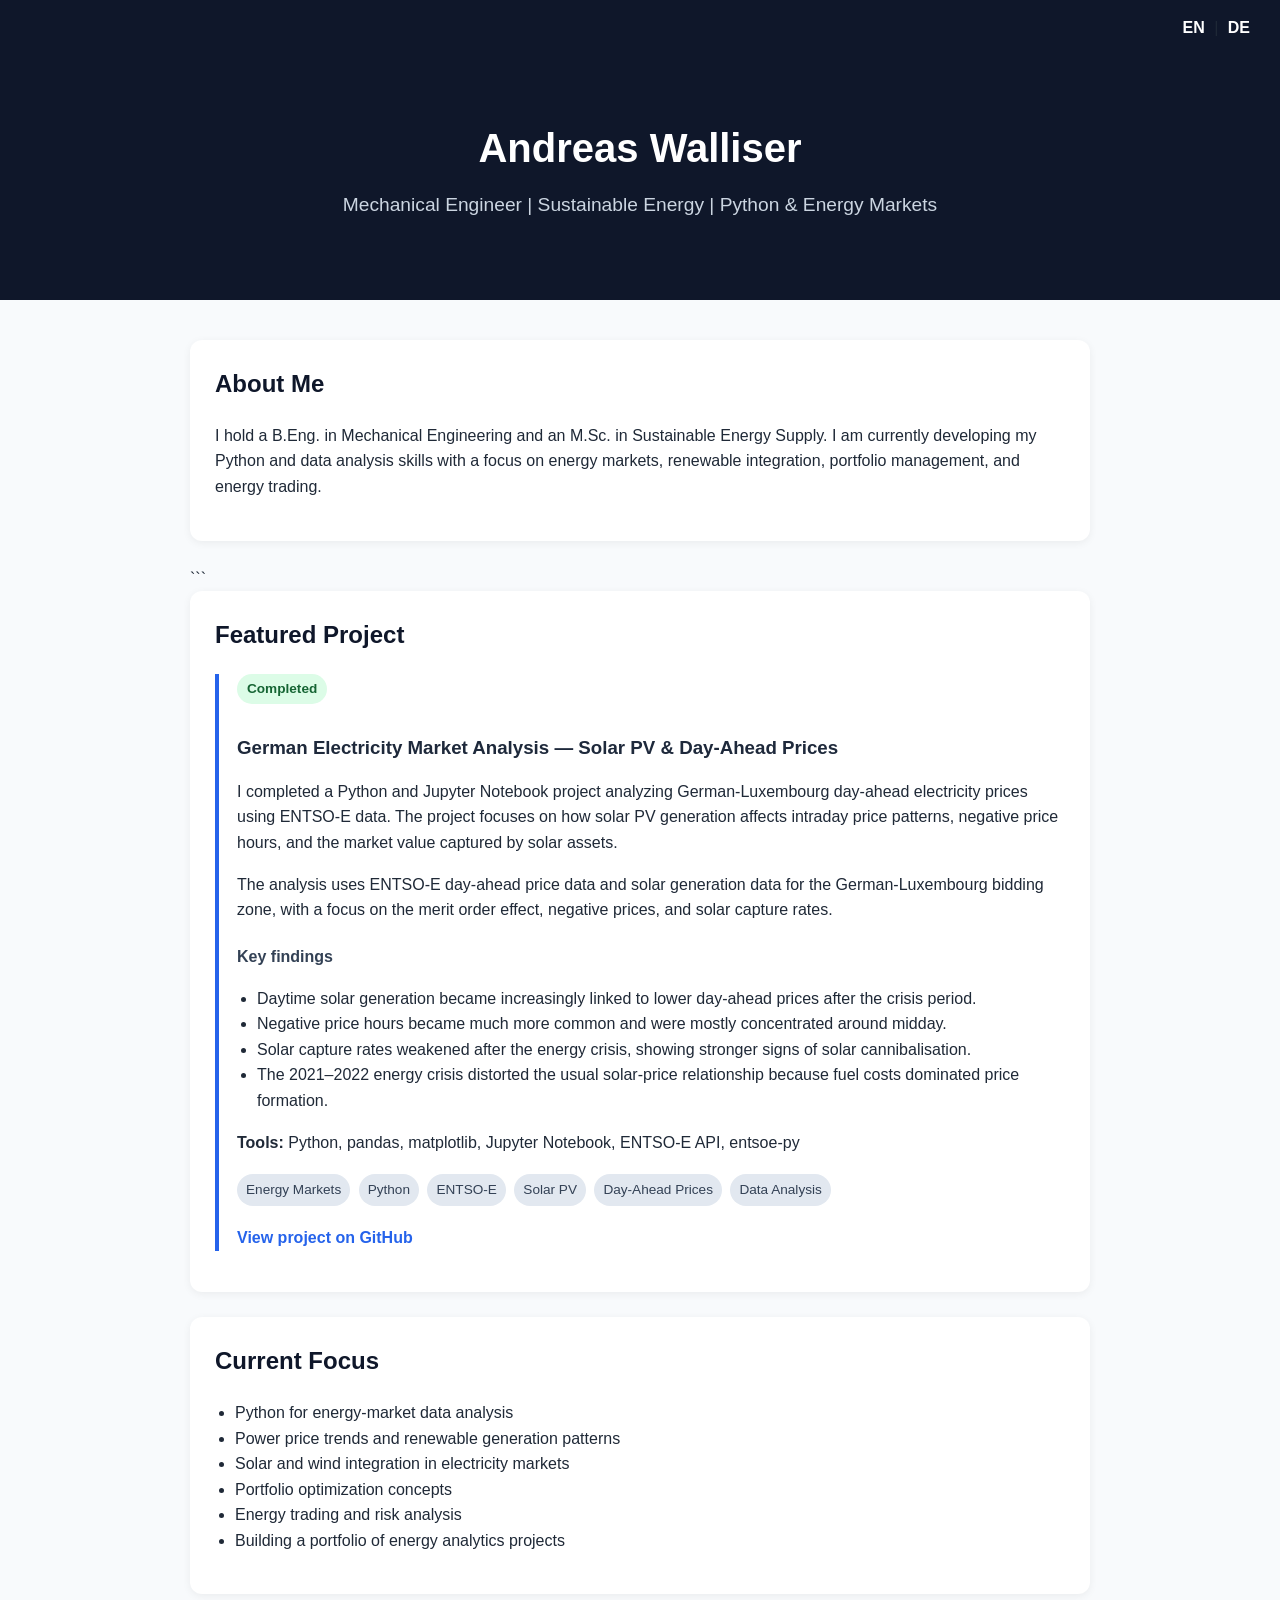
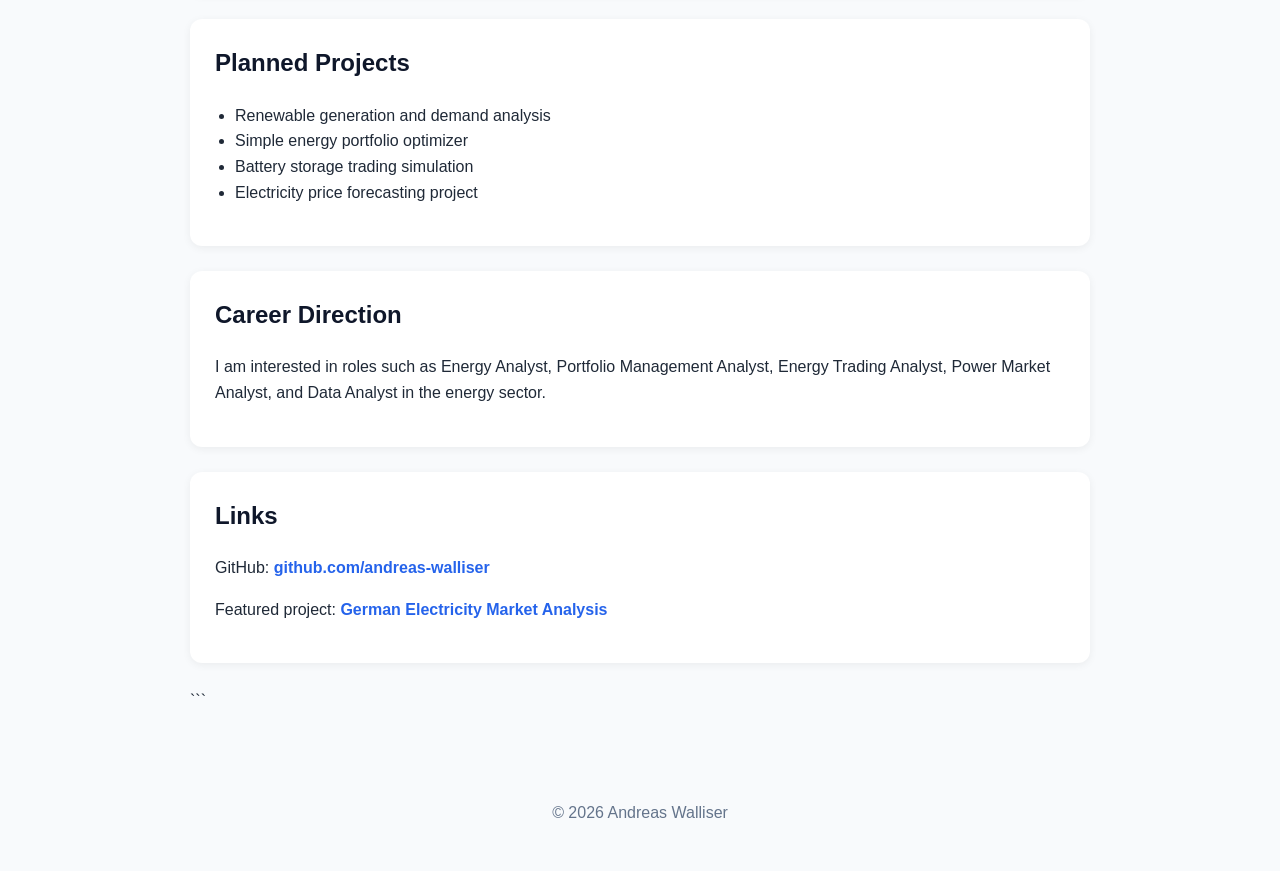
==== index.html @ bba4943e "Enhance index.html with featured project section Added a new section for featured projects and updat" ====
<!DOCTYPE html>

<html lang="en">
<head>
  <meta charset="UTF-8" />
  <meta name="viewport" content="width=device-width, initial-scale=1.0" />
  <title>Andreas Walliser | Energy Analytics</title>

  <style>
    body {
      margin: 0;
      font-family: Arial, sans-serif;
      line-height: 1.6;
      color: #1f2937;
      background: #f8fafc;
    }

    header {
      background: #0f172a;
      color: white;
      padding: 60px 20px;
      text-align: center;
    }

    header h1 {
      margin: 0;
      font-size: 2.5rem;
    }

    header p {
      font-size: 1.2rem;
      margin-top: 10px;
      color: #cbd5e1;
    }

    main {
      max-width: 900px;
      margin: 40px auto;
      padding: 0 20px;
    }

    section {
      background: white;
      margin-bottom: 25px;
      padding: 25px;
      border-radius: 12px;
      box-shadow: 0 2px 8px rgba(0, 0, 0, 0.06);
    }

    h2 {
      color: #0f172a;
      margin-top: 0;
    }

    h3 {
      color: #1e293b;
      margin-bottom: 8px;
    }

    h4 {
      margin-bottom: 8px;
      color: #334155;
    }

    ul {
      padding-left: 20px;
    }

    a {
      color: #2563eb;
      text-decoration: none;
      font-weight: bold;
    }

    a:hover {
      text-decoration: underline;
    }

    footer {
      text-align: center;
      padding: 30px 20px;
      color: #64748b;
    }

    .language-switch {
      text-align: right;
      padding: 15px 25px;
      background: #0f172a;
    }

    .language-switch a {
      color: white;
      text-decoration: none;
      font-weight: bold;
      margin: 0 5px;
    }

    .project-card {
      border-left: 4px solid #2563eb;
      padding-left: 18px;
      margin-top: 15px;
    }

    .status {
      display: inline-block;
      background: #dcfce7;
      color: #166534;
      font-weight: bold;
      padding: 4px 10px;
      border-radius: 999px;
      font-size: 0.85rem;
      margin-bottom: 10px;
    }

    .tags {
      margin-top: 12px;
    }

    .tag {
      display: inline-block;
      background: #e2e8f0;
      color: #334155;
      padding: 5px 9px;
      border-radius: 999px;
      font-size: 0.85rem;
      margin: 3px 4px 3px 0;
    }
  </style>

</head>

<body>
  <nav class="language-switch">
    <a href="index.html">EN</a> |
    <a href="de.html">DE</a>
  </nav>

  <header>
    <h1>Andreas Walliser</h1>
    <p>Mechanical Engineer | Sustainable Energy | Python & Energy Markets</p>
  </header>

  <main>
    <section>
      <h2>About Me</h2>
      <p>
        I hold a B.Eng. in Mechanical Engineering and an M.Sc. in Sustainable Energy Supply.
        I am currently developing my Python and data analysis skills with a focus on energy markets,
        renewable integration, portfolio management, and energy trading.
      </p>
    </section>

```
<section>
  <h2>Featured Project</h2>

  <div class="project-card">
    <span class="status">Completed</span>

    <h3>German Electricity Market Analysis — Solar PV & Day-Ahead Prices</h3>

    <p>
      I completed a Python and Jupyter Notebook project analyzing German-Luxembourg day-ahead
      electricity prices using ENTSO-E data. The project focuses on how solar PV generation affects
      intraday price patterns, negative price hours, and the market value captured by solar assets.
    </p>

    <p>
      The analysis uses ENTSO-E day-ahead price data and solar generation data for the German-Luxembourg
      bidding zone, with a focus on the merit order effect, negative prices, and solar capture rates.
    </p>

    <h4>Key findings</h4>
    <ul>
      <li>Daytime solar generation became increasingly linked to lower day-ahead prices after the crisis period.</li>
      <li>Negative price hours became much more common and were mostly concentrated around midday.</li>
      <li>Solar capture rates weakened after the energy crisis, showing stronger signs of solar cannibalisation.</li>
      <li>The 2021–2022 energy crisis distorted the usual solar-price relationship because fuel costs dominated price formation.</li>
    </ul>

    <p>
      <strong>Tools:</strong> Python, pandas, matplotlib, Jupyter Notebook, ENTSO-E API, entsoe-py
    </p>

    <div class="tags">
      <span class="tag">Energy Markets</span>
      <span class="tag">Python</span>
      <span class="tag">ENTSO-E</span>
      <span class="tag">Solar PV</span>
      <span class="tag">Day-Ahead Prices</span>
      <span class="tag">Data Analysis</span>
    </div>

    <p>
      <a href="https://github.com/andreas-walliser/energy-market-price-analysis" target="_blank" rel="noopener noreferrer">
        View project on GitHub
      </a>
    </p>
  </div>
</section>

<section>
  <h2>Current Focus</h2>
  <ul>
    <li>Python for energy-market data analysis</li>
    <li>Power price trends and renewable generation patterns</li>
    <li>Solar and wind integration in electricity markets</li>
    <li>Portfolio optimization concepts</li>
    <li>Energy trading and risk analysis</li>
    <li>Building a portfolio of energy analytics projects</li>
  </ul>
</section>

<section>
  <h2>Planned Projects</h2>
  <ul>
    <li>Renewable generation and demand analysis</li>
    <li>Simple energy portfolio optimizer</li>
    <li>Battery storage trading simulation</li>
    <li>Electricity price forecasting project</li>
  </ul>
</section>

<section>
  <h2>Career Direction</h2>
  <p>
    I am interested in roles such as Energy Analyst, Portfolio Management Analyst,
    Energy Trading Analyst, Power Market Analyst, and Data Analyst in the energy sector.
  </p>
</section>

<section>
  <h2>Links</h2>
  <p>
    GitHub:
    <a href="https://github.com/andreas-walliser" target="_blank" rel="noopener noreferrer">
      github.com/andreas-walliser
    </a>
  </p>
  <p>
    Featured project:
    <a href="https://github.com/andreas-walliser/energy-market-price-analysis" target="_blank" rel="noopener noreferrer">
      German Electricity Market Analysis
    </a>
  </p>
</section>
```

  </main>

  <footer>
    <p>© 2026 Andreas Walliser</p>
  </footer>
</body>
</html>
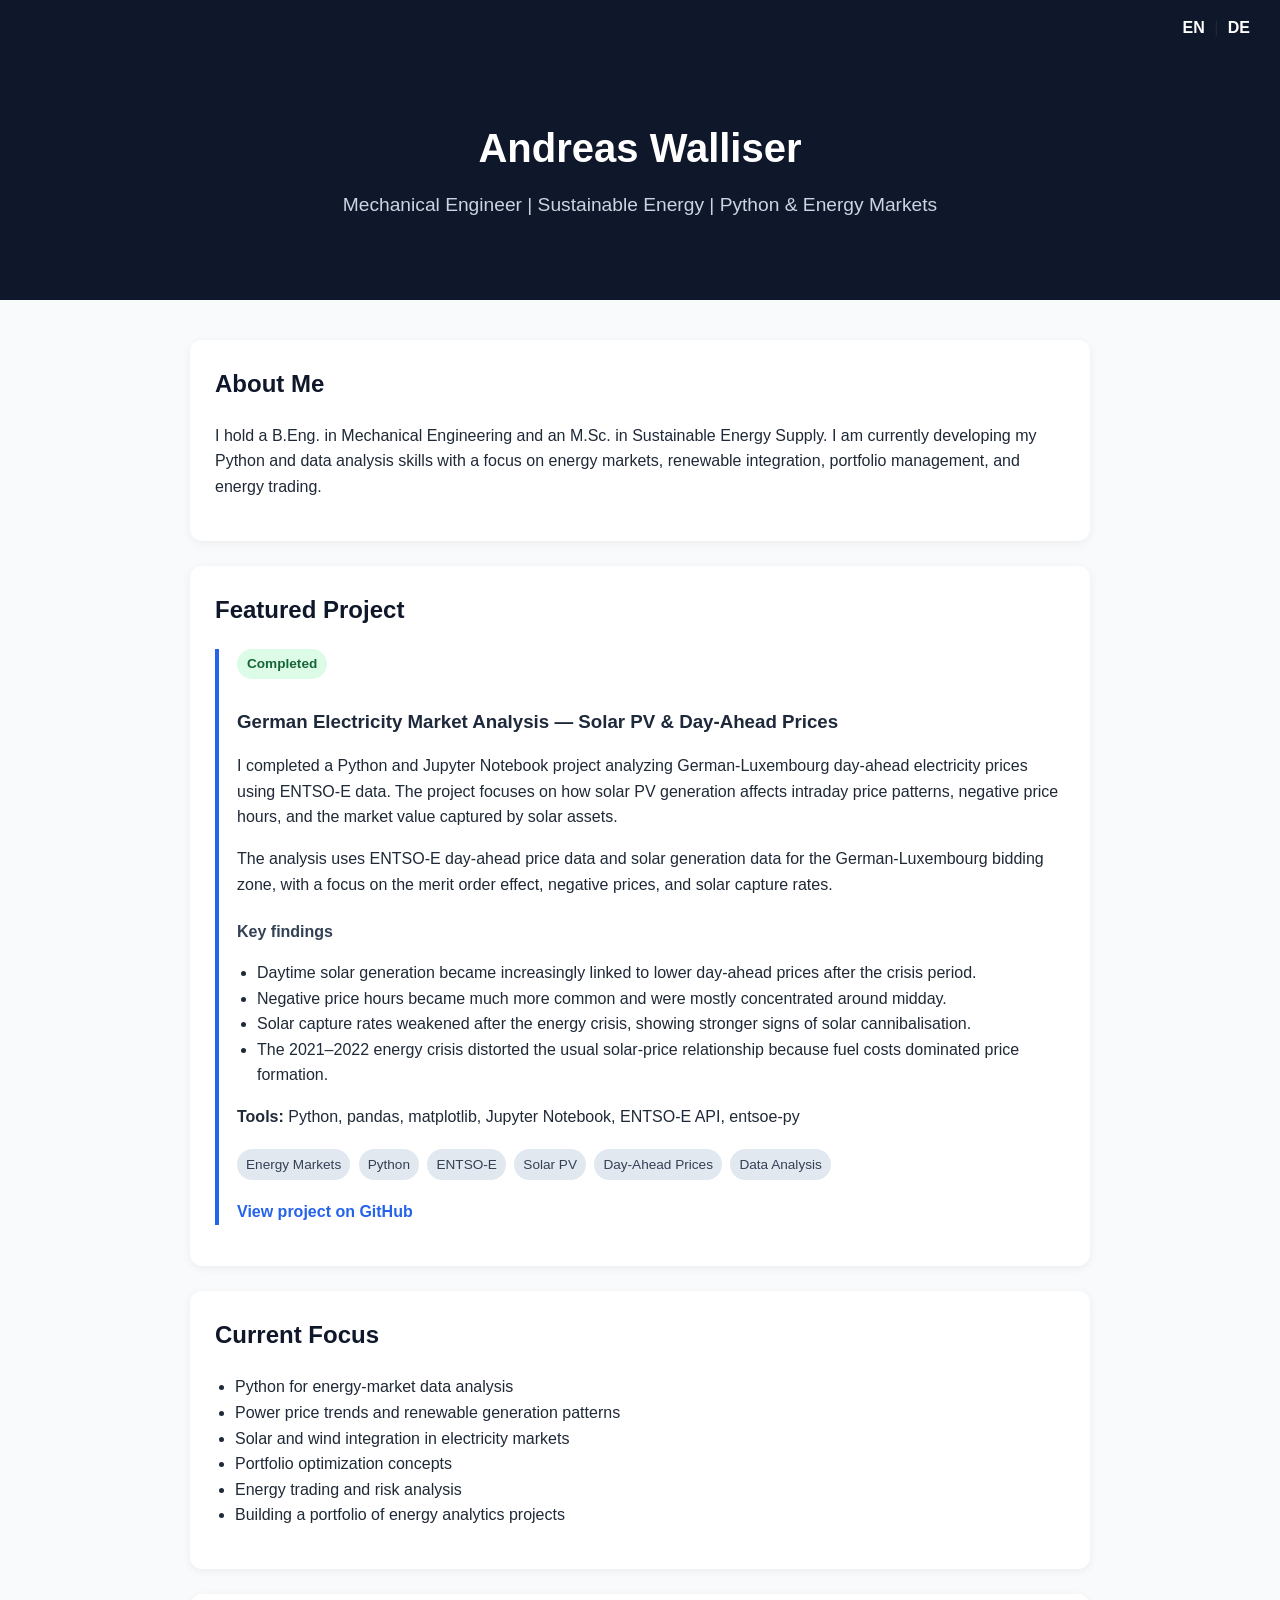
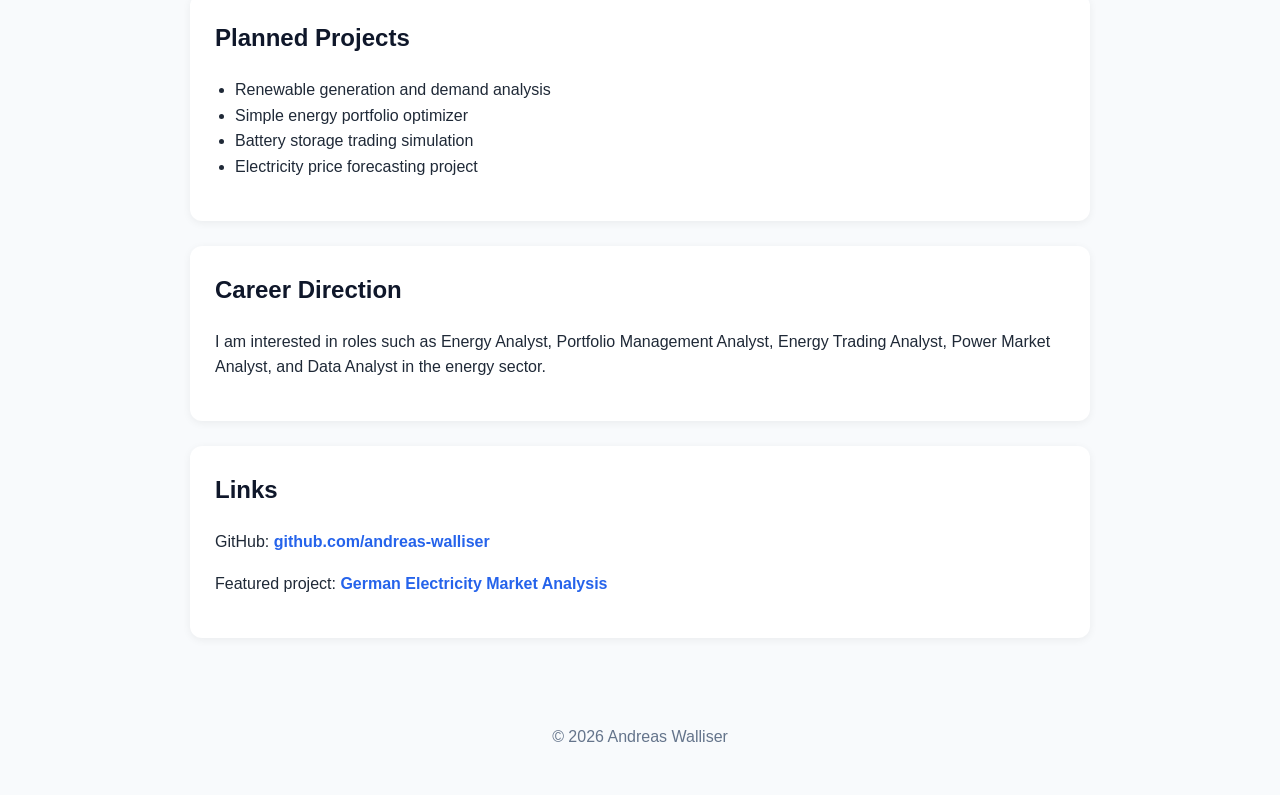
==== commit d1ef3080: "Remove unused section from index.html" ====
--- a/index.html
+++ b/index.html
@@ -150,7 +150,6 @@
       </p>
     </section>
 
-```
 <section>
   <h2>Featured Project</h2>
 
@@ -244,7 +243,6 @@
     </a>
   </p>
 </section>
-```
 
   </main>
 
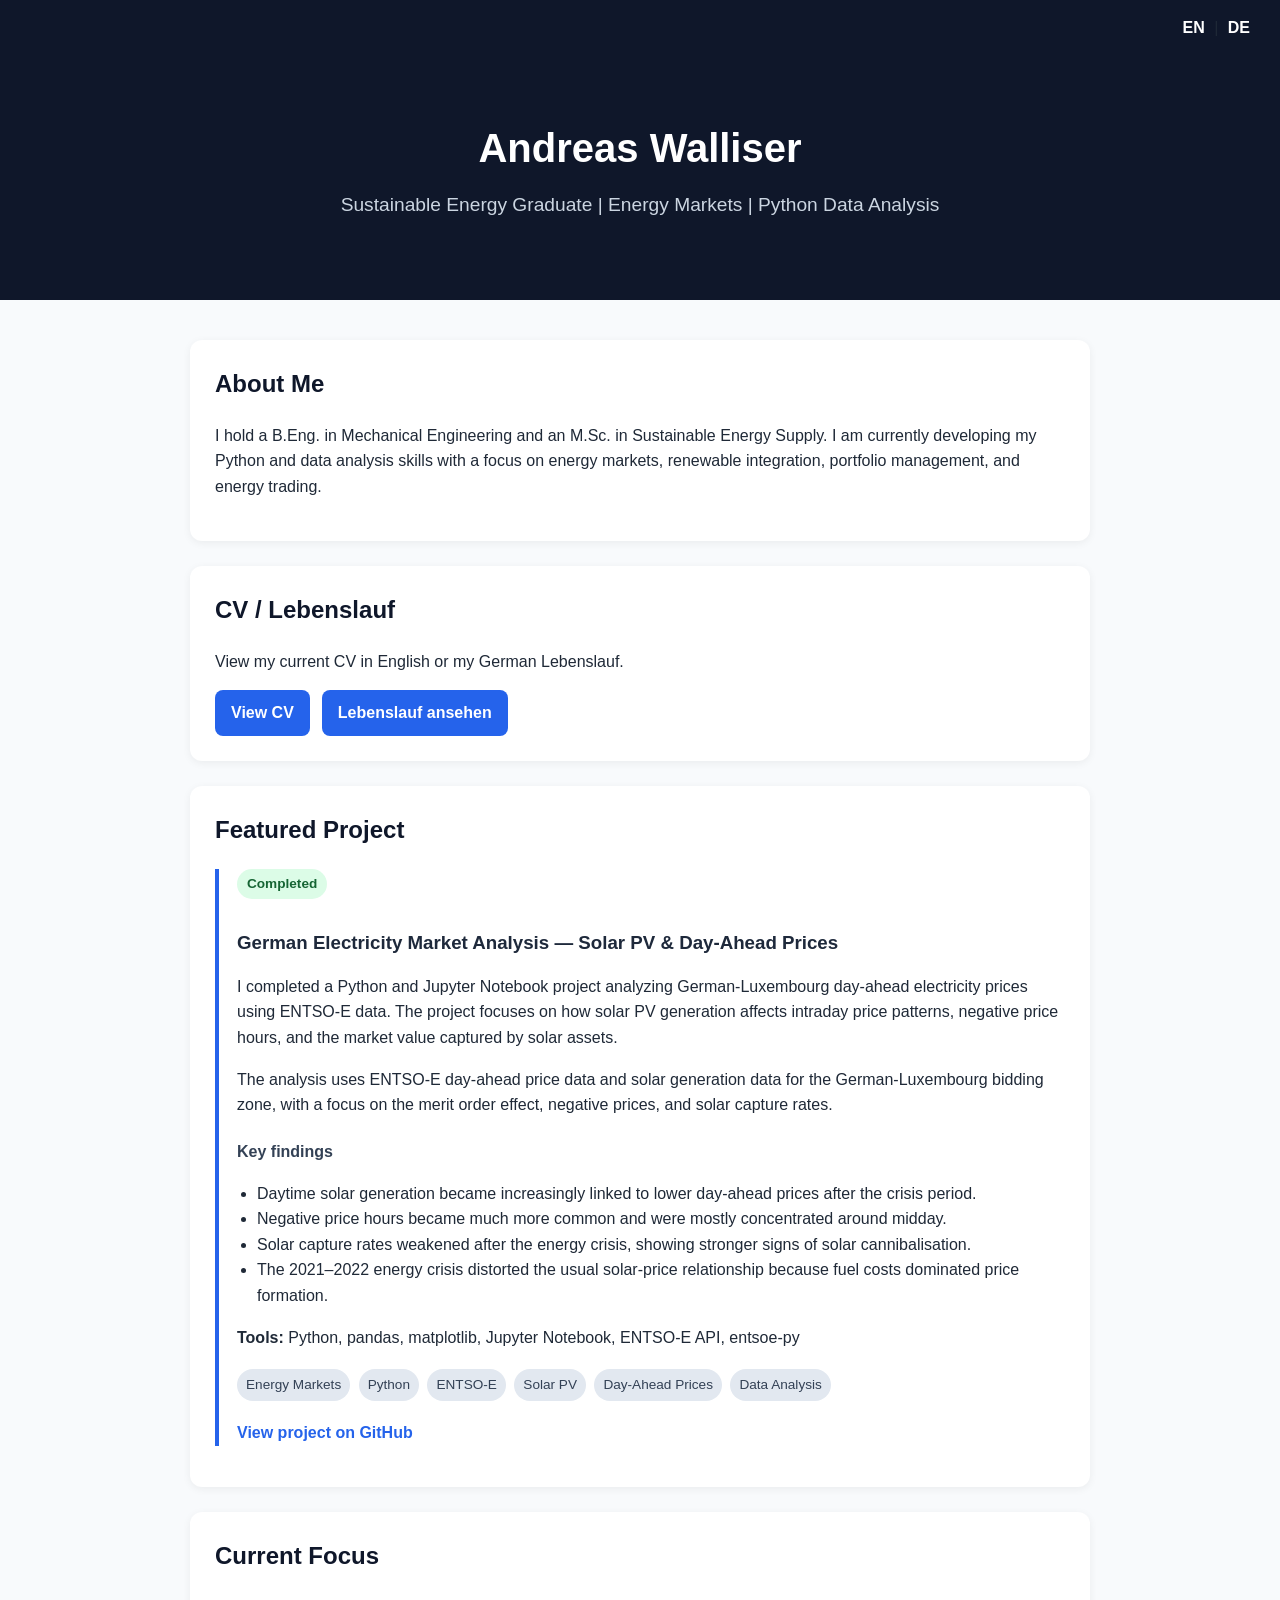
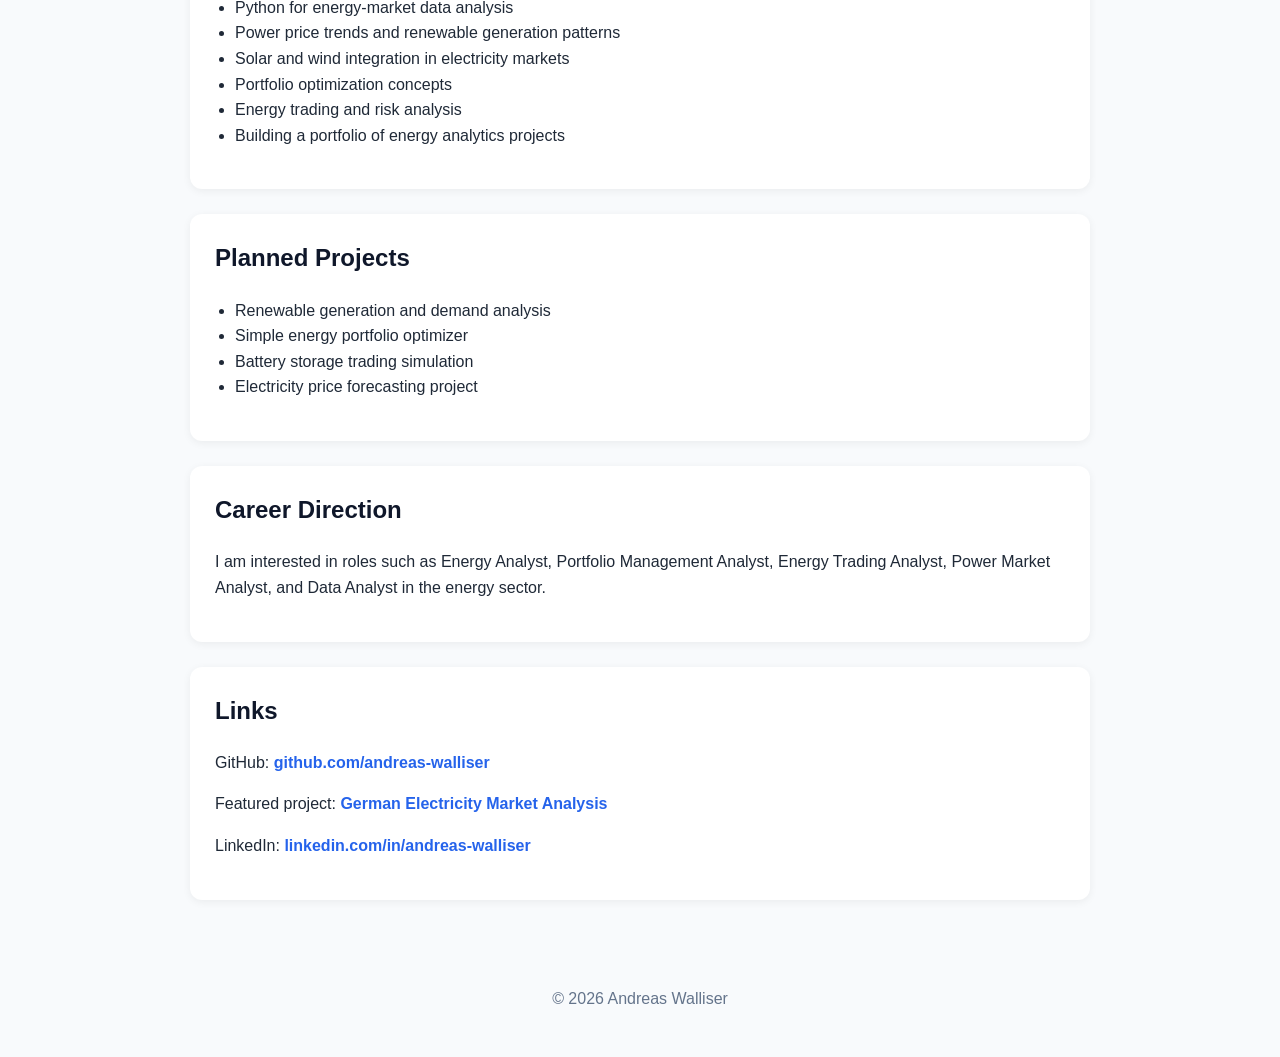
==== commit 8a30c3ef: "added cv and lebenslauf" ====
--- a/index.html
+++ b/index.html
@@ -1,10 +1,11 @@
 <!DOCTYPE html>
-
 <html lang="en">
 <head>
   <meta charset="UTF-8" />
   <meta name="viewport" content="width=device-width, initial-scale=1.0" />
+
   <title>Andreas Walliser | Energy Analytics</title>
+  <meta name="description" content="Portfolio of Andreas Walliser, focused on energy markets, renewable energy, Python data analysis, and sustainable energy." />
 
   <style>
     body {
@@ -125,8 +126,29 @@
       font-size: 0.85rem;
       margin: 3px 4px 3px 0;
     }
+
+    .button-row {
+      display: flex;
+      flex-wrap: wrap;
+      gap: 12px;
+      margin-top: 15px;
+    }
+
+    .button {
+      display: inline-block;
+      background: #2563eb;
+      color: white;
+      padding: 10px 16px;
+      border-radius: 8px;
+      font-weight: bold;
+      text-decoration: none;
+    }
+
+    .button:hover {
+      background: #1d4ed8;
+      text-decoration: none;
+    }
   </style>
-
 </head>
 
 <body>
@@ -137,7 +159,7 @@
 
   <header>
     <h1>Andreas Walliser</h1>
-    <p>Mechanical Engineer | Sustainable Energy | Python & Energy Markets</p>
+    <p>Sustainable Energy Graduate | Energy Markets | Python Data Analysis</p>
   </header>
 
   <main>
@@ -150,100 +172,122 @@
       </p>
     </section>
 
-<section>
-  <h2>Featured Project</h2>
-
-  <div class="project-card">
-    <span class="status">Completed</span>
-
-    <h3>German Electricity Market Analysis — Solar PV & Day-Ahead Prices</h3>
-
-    <p>
-      I completed a Python and Jupyter Notebook project analyzing German-Luxembourg day-ahead
-      electricity prices using ENTSO-E data. The project focuses on how solar PV generation affects
-      intraday price patterns, negative price hours, and the market value captured by solar assets.
-    </p>
-
-    <p>
-      The analysis uses ENTSO-E day-ahead price data and solar generation data for the German-Luxembourg
-      bidding zone, with a focus on the merit order effect, negative prices, and solar capture rates.
-    </p>
-
-    <h4>Key findings</h4>
-    <ul>
-      <li>Daytime solar generation became increasingly linked to lower day-ahead prices after the crisis period.</li>
-      <li>Negative price hours became much more common and were mostly concentrated around midday.</li>
-      <li>Solar capture rates weakened after the energy crisis, showing stronger signs of solar cannibalisation.</li>
-      <li>The 2021–2022 energy crisis distorted the usual solar-price relationship because fuel costs dominated price formation.</li>
-    </ul>
-
-    <p>
-      <strong>Tools:</strong> Python, pandas, matplotlib, Jupyter Notebook, ENTSO-E API, entsoe-py
-    </p>
-
-    <div class="tags">
-      <span class="tag">Energy Markets</span>
-      <span class="tag">Python</span>
-      <span class="tag">ENTSO-E</span>
-      <span class="tag">Solar PV</span>
-      <span class="tag">Day-Ahead Prices</span>
-      <span class="tag">Data Analysis</span>
-    </div>
-
-    <p>
-      <a href="https://github.com/andreas-walliser/energy-market-price-analysis" target="_blank" rel="noopener noreferrer">
-        View project on GitHub
-      </a>
-    </p>
-  </div>
-</section>
-
-<section>
-  <h2>Current Focus</h2>
-  <ul>
-    <li>Python for energy-market data analysis</li>
-    <li>Power price trends and renewable generation patterns</li>
-    <li>Solar and wind integration in electricity markets</li>
-    <li>Portfolio optimization concepts</li>
-    <li>Energy trading and risk analysis</li>
-    <li>Building a portfolio of energy analytics projects</li>
-  </ul>
-</section>
-
-<section>
-  <h2>Planned Projects</h2>
-  <ul>
-    <li>Renewable generation and demand analysis</li>
-    <li>Simple energy portfolio optimizer</li>
-    <li>Battery storage trading simulation</li>
-    <li>Electricity price forecasting project</li>
-  </ul>
-</section>
-
-<section>
-  <h2>Career Direction</h2>
-  <p>
-    I am interested in roles such as Energy Analyst, Portfolio Management Analyst,
-    Energy Trading Analyst, Power Market Analyst, and Data Analyst in the energy sector.
-  </p>
-</section>
-
-<section>
-  <h2>Links</h2>
-  <p>
-    GitHub:
-    <a href="https://github.com/andreas-walliser" target="_blank" rel="noopener noreferrer">
-      github.com/andreas-walliser
-    </a>
-  </p>
-  <p>
-    Featured project:
-    <a href="https://github.com/andreas-walliser/energy-market-price-analysis" target="_blank" rel="noopener noreferrer">
-      German Electricity Market Analysis
-    </a>
-  </p>
-</section>
-
+    <section>
+      <h2>CV / Lebenslauf</h2>
+      <p>
+        View my current CV in English or my German Lebenslauf.
+      </p>
+
+      <div class="button-row">
+        <a class="button" href="Andreas_Walliser_CV.pdf" target="_blank" rel="noopener noreferrer">
+          View CV
+        </a>
+
+        <a class="button" href="Andreas_Walliser_Lebenslauf.pdf" target="_blank" rel="noopener noreferrer">
+          Lebenslauf ansehen
+        </a>
+      </div>
+    </section>
+
+    <section>
+      <h2>Featured Project</h2>
+
+      <div class="project-card">
+        <span class="status">Completed</span>
+
+        <h3>German Electricity Market Analysis — Solar PV & Day-Ahead Prices</h3>
+
+        <p>
+          I completed a Python and Jupyter Notebook project analyzing German-Luxembourg day-ahead
+          electricity prices using ENTSO-E data. The project focuses on how solar PV generation affects
+          intraday price patterns, negative price hours, and the market value captured by solar assets.
+        </p>
+
+        <p>
+          The analysis uses ENTSO-E day-ahead price data and solar generation data for the German-Luxembourg
+          bidding zone, with a focus on the merit order effect, negative prices, and solar capture rates.
+        </p>
+
+        <h4>Key findings</h4>
+        <ul>
+          <li>Daytime solar generation became increasingly linked to lower day-ahead prices after the crisis period.</li>
+          <li>Negative price hours became much more common and were mostly concentrated around midday.</li>
+          <li>Solar capture rates weakened after the energy crisis, showing stronger signs of solar cannibalisation.</li>
+          <li>The 2021–2022 energy crisis distorted the usual solar-price relationship because fuel costs dominated price formation.</li>
+        </ul>
+
+        <p>
+          <strong>Tools:</strong> Python, pandas, matplotlib, Jupyter Notebook, ENTSO-E API, entsoe-py
+        </p>
+
+        <div class="tags">
+          <span class="tag">Energy Markets</span>
+          <span class="tag">Python</span>
+          <span class="tag">ENTSO-E</span>
+          <span class="tag">Solar PV</span>
+          <span class="tag">Day-Ahead Prices</span>
+          <span class="tag">Data Analysis</span>
+        </div>
+
+        <p>
+          <a href="https://github.com/andreas-walliser/energy-market-price-analysis" target="_blank" rel="noopener noreferrer">
+            View project on GitHub
+          </a>
+        </p>
+      </div>
+    </section>
+
+    <section>
+      <h2>Current Focus</h2>
+      <ul>
+        <li>Python for energy-market data analysis</li>
+        <li>Power price trends and renewable generation patterns</li>
+        <li>Solar and wind integration in electricity markets</li>
+        <li>Portfolio optimization concepts</li>
+        <li>Energy trading and risk analysis</li>
+        <li>Building a portfolio of energy analytics projects</li>
+      </ul>
+    </section>
+
+    <section>
+      <h2>Planned Projects</h2>
+      <ul>
+        <li>Renewable generation and demand analysis</li>
+        <li>Simple energy portfolio optimizer</li>
+        <li>Battery storage trading simulation</li>
+        <li>Electricity price forecasting project</li>
+      </ul>
+    </section>
+
+    <section>
+      <h2>Career Direction</h2>
+      <p>
+        I am interested in roles such as Energy Analyst, Portfolio Management Analyst,
+        Energy Trading Analyst, Power Market Analyst, and Data Analyst in the energy sector.
+      </p>
+    </section>
+
+    <section>
+      <h2>Links</h2>
+      <p>
+        GitHub:
+        <a href="https://github.com/andreas-walliser" target="_blank" rel="noopener noreferrer">
+          github.com/andreas-walliser
+        </a>
+      </p>
+      <p>
+        Featured project:
+        <a href="https://github.com/andreas-walliser/energy-market-price-analysis" target="_blank" rel="noopener noreferrer">
+          German Electricity Market Analysis
+        </a>
+      </p>
+      <p>
+        LinkedIn:
+        <a href="https://www.linkedin.com/in/andreas-walliser/" target="_blank" rel="noopener noreferrer">
+          linkedin.com/in/andreas-walliser
+        </a>
+      </p>
+    </section>
   </main>
 
   <footer>
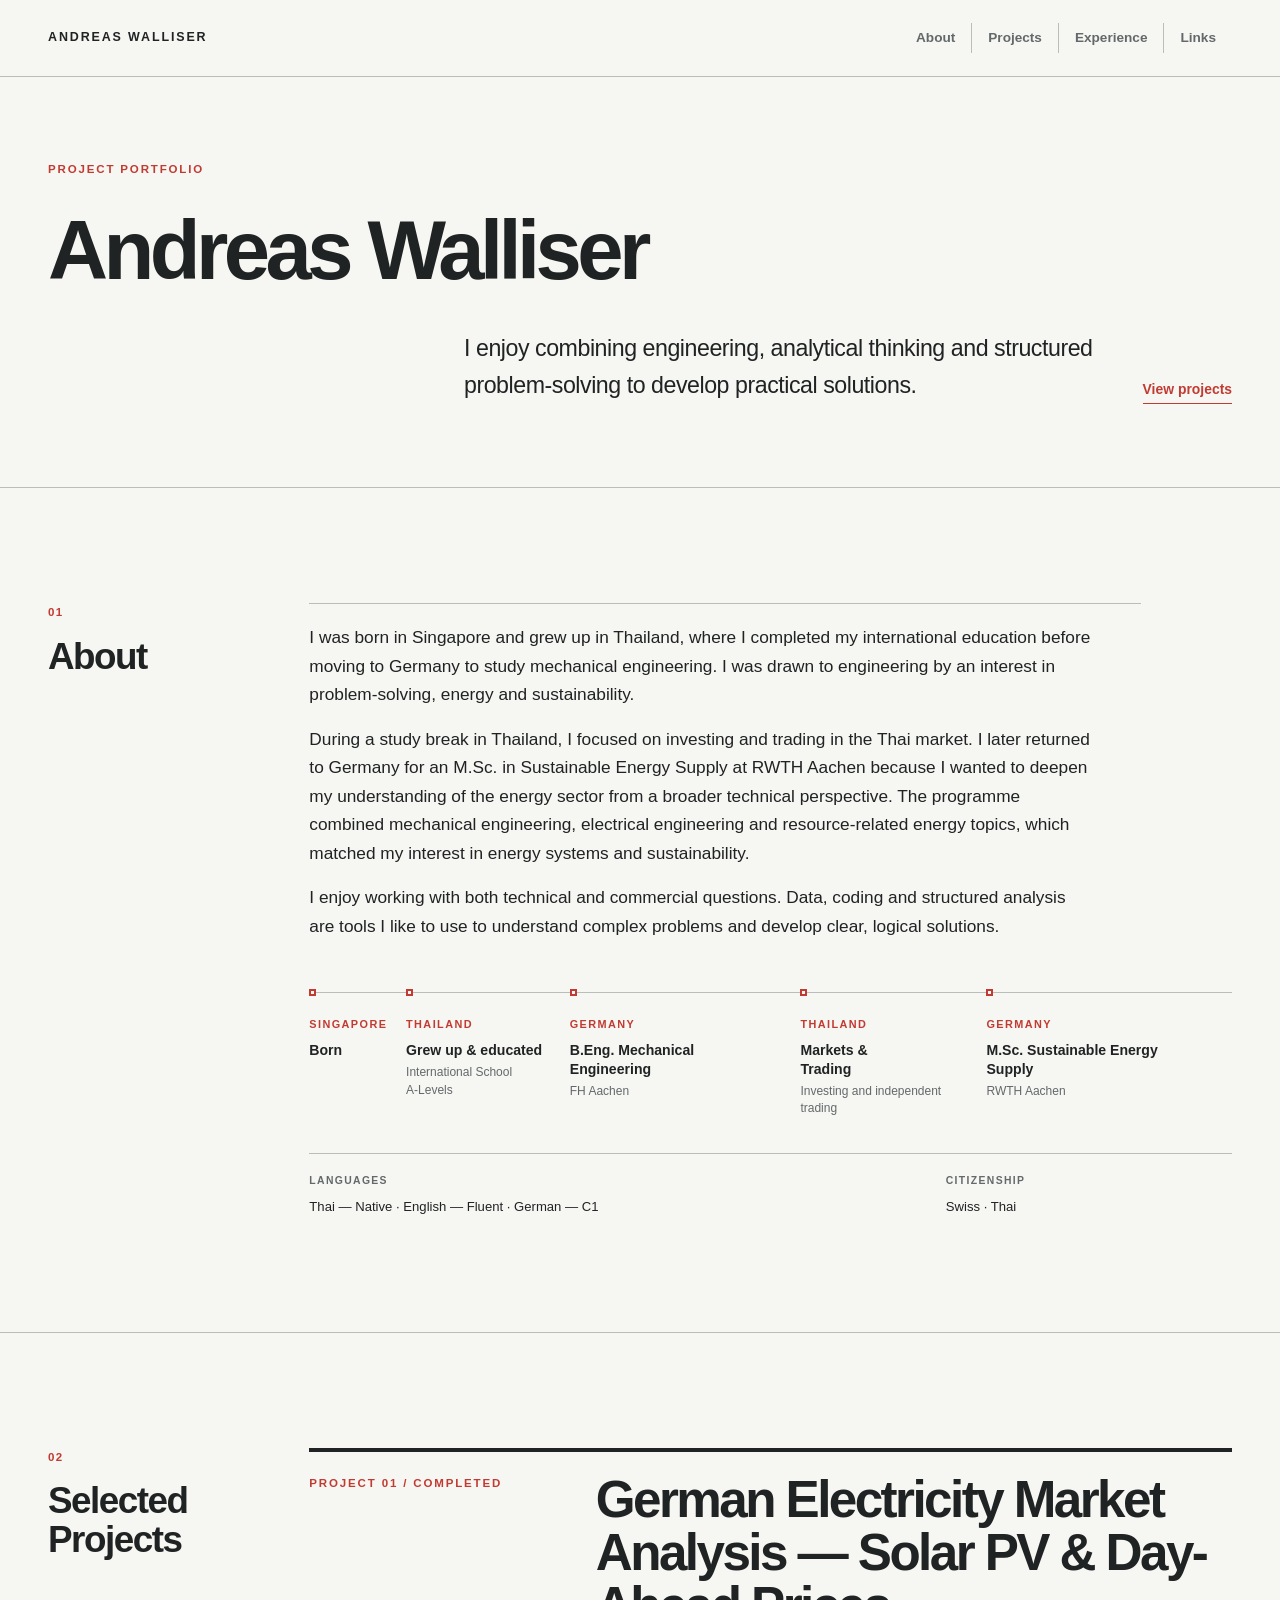
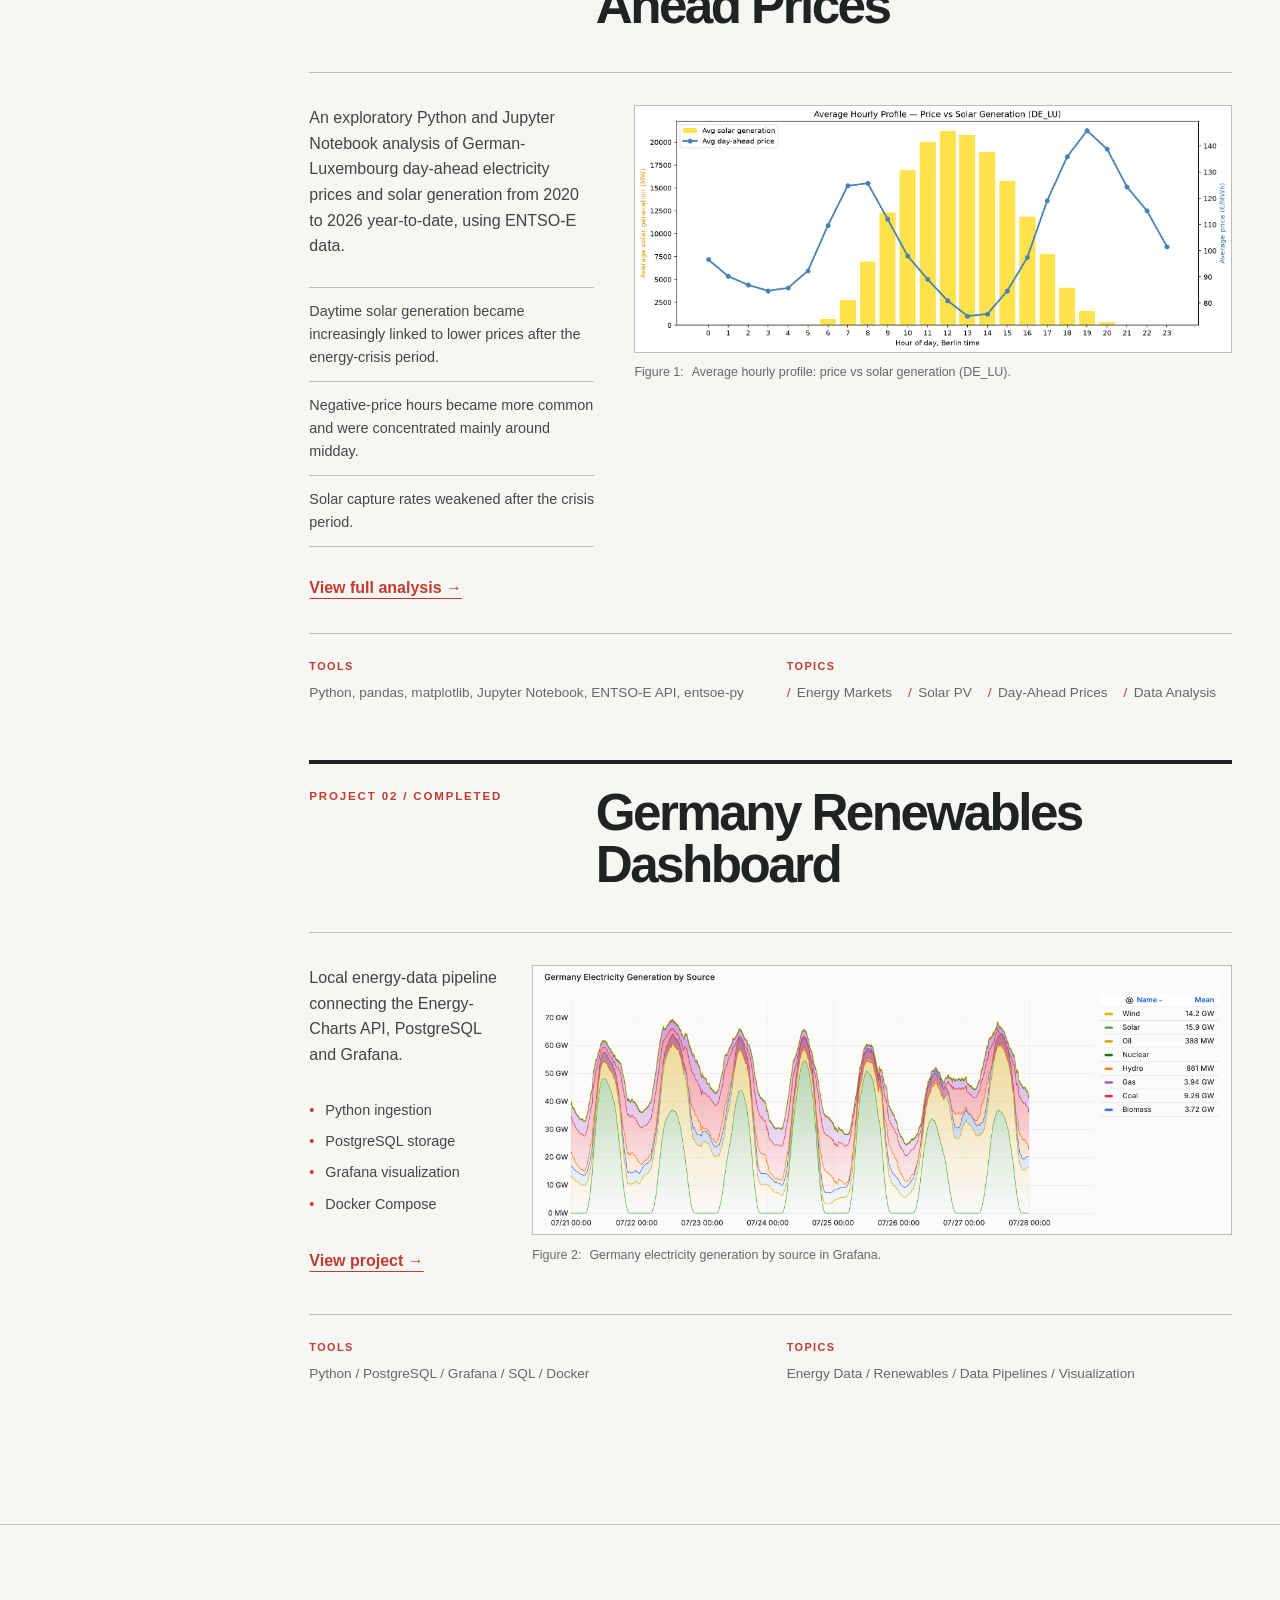
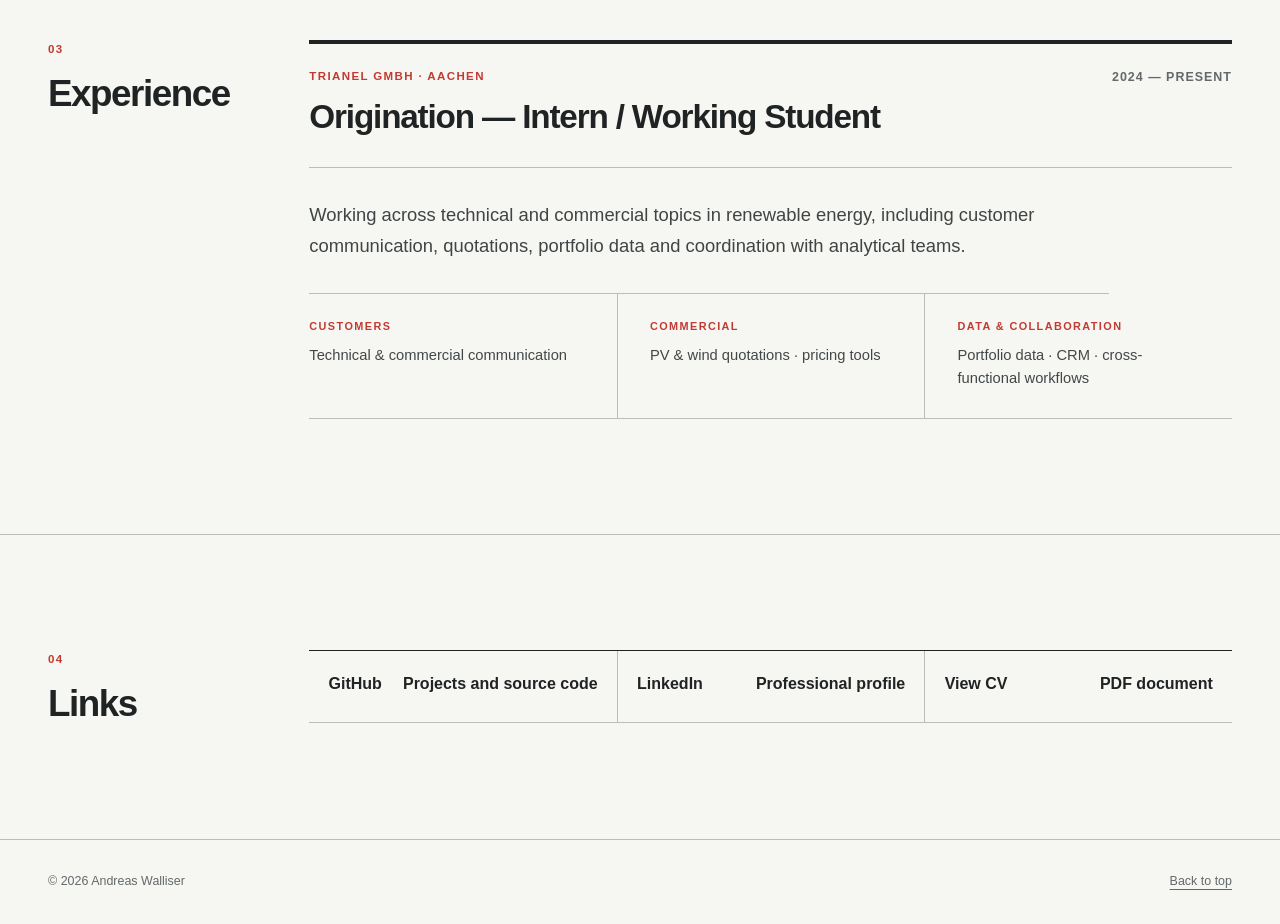
==== commit 1e2ce0e8: "Finalize portfolio website" ====
--- a/index.html
+++ b/index.html
@@ -3,295 +3,246 @@
 <head>
   <meta charset="UTF-8" />
   <meta name="viewport" content="width=device-width, initial-scale=1.0" />
-
-  <title>Andreas Walliser | Energy Analytics</title>
-  <meta name="description" content="Portfolio of Andreas Walliser, focused on energy markets, renewable energy, Python data analysis, and sustainable energy." />
-
-  <style>
-    body {
-      margin: 0;
-      font-family: Arial, sans-serif;
-      line-height: 1.6;
-      color: #1f2937;
-      background: #f8fafc;
-    }
-
-    header {
-      background: #0f172a;
-      color: white;
-      padding: 60px 20px;
-      text-align: center;
-    }
-
-    header h1 {
-      margin: 0;
-      font-size: 2.5rem;
-    }
-
-    header p {
-      font-size: 1.2rem;
-      margin-top: 10px;
-      color: #cbd5e1;
-    }
-
-    main {
-      max-width: 900px;
-      margin: 40px auto;
-      padding: 0 20px;
-    }
-
-    section {
-      background: white;
-      margin-bottom: 25px;
-      padding: 25px;
-      border-radius: 12px;
-      box-shadow: 0 2px 8px rgba(0, 0, 0, 0.06);
-    }
-
-    h2 {
-      color: #0f172a;
-      margin-top: 0;
-    }
-
-    h3 {
-      color: #1e293b;
-      margin-bottom: 8px;
-    }
-
-    h4 {
-      margin-bottom: 8px;
-      color: #334155;
-    }
-
-    ul {
-      padding-left: 20px;
-    }
-
-    a {
-      color: #2563eb;
-      text-decoration: none;
-      font-weight: bold;
-    }
-
-    a:hover {
-      text-decoration: underline;
-    }
-
-    footer {
-      text-align: center;
-      padding: 30px 20px;
-      color: #64748b;
-    }
-
-    .language-switch {
-      text-align: right;
-      padding: 15px 25px;
-      background: #0f172a;
-    }
-
-    .language-switch a {
-      color: white;
-      text-decoration: none;
-      font-weight: bold;
-      margin: 0 5px;
-    }
-
-    .project-card {
-      border-left: 4px solid #2563eb;
-      padding-left: 18px;
-      margin-top: 15px;
-    }
-
-    .status {
-      display: inline-block;
-      background: #dcfce7;
-      color: #166534;
-      font-weight: bold;
-      padding: 4px 10px;
-      border-radius: 999px;
-      font-size: 0.85rem;
-      margin-bottom: 10px;
-    }
-
-    .tags {
-      margin-top: 12px;
-    }
-
-    .tag {
-      display: inline-block;
-      background: #e2e8f0;
-      color: #334155;
-      padding: 5px 9px;
-      border-radius: 999px;
-      font-size: 0.85rem;
-      margin: 3px 4px 3px 0;
-    }
-
-    .button-row {
-      display: flex;
-      flex-wrap: wrap;
-      gap: 12px;
-      margin-top: 15px;
-    }
-
-    .button {
-      display: inline-block;
-      background: #2563eb;
-      color: white;
-      padding: 10px 16px;
-      border-radius: 8px;
-      font-weight: bold;
-      text-decoration: none;
-    }
-
-    .button:hover {
-      background: #1d4ed8;
-      text-decoration: none;
-    }
-  </style>
+  <title>Andreas Walliser — Prototype A: Timeline B</title>
+  <meta name="description" content="Swiss-inspired engineering portfolio prototype for Andreas Walliser, with a timeline including current energy-sector work." />
+  <link rel="stylesheet" href="prototypes.css" />
+  <link rel="stylesheet" href="prototype-a-refinements.css" />
+  <link rel="stylesheet" href="prototype-a-timeline-variations.css?v=20260827-caption-labels" />
 </head>
-
-<body>
-  <nav class="language-switch">
-    <a href="index.html">EN</a> |
-    <a href="de.html">DE</a>
-  </nav>
-
-  <header>
-    <h1>Andreas Walliser</h1>
-    <p>Sustainable Energy Graduate | Energy Markets | Python Data Analysis</p>
+<body class="prototype-a timeline-variation timeline-b" id="top">
+  <a class="prototype-skip" href="#main-content">Skip to main content</a>
+
+  <header class="prototype-nav">
+    <div class="prototype-nav-inner">
+      <a class="prototype-nav-brand" href="#top">Andreas Walliser</a>
+      <nav aria-label="Primary navigation">
+        <ul class="prototype-nav-list">
+          <li><a href="#about">About</a></li>
+          <li><a href="#projects">Projects</a></li>
+          <li><a href="#experience">Experience</a></li>
+          <li><a href="#links">Links</a></li>
+        </ul>
+      </nav>
+    </div>
   </header>
 
-  <main>
-    <section>
-      <h2>About Me</h2>
-      <p>
-        I hold a B.Eng. in Mechanical Engineering and an M.Sc. in Sustainable Energy Supply.
-        I am currently developing my Python and data analysis skills with a focus on energy markets,
-        renewable integration, portfolio management, and energy trading.
-      </p>
-    </section>
-
-    <section>
-      <h2>CV / Lebenslauf</h2>
-      <p>
-        View my current CV in English or my German Lebenslauf.
-      </p>
-
-      <div class="button-row">
-        <a class="button" href="Andreas_Walliser_CV.pdf" target="_blank" rel="noopener noreferrer">
-          View CV
-        </a>
-
-        <a class="button" href="Andreas_Walliser_Lebenslauf.pdf" target="_blank" rel="noopener noreferrer">
-          Lebenslauf ansehen
-        </a>
-      </div>
-    </section>
-
-    <section>
-      <h2>Featured Project</h2>
-
-      <div class="project-card">
-        <span class="status">Completed</span>
-
-        <h3>German Electricity Market Analysis — Solar PV & Day-Ahead Prices</h3>
-
-        <p>
-          I completed a Python and Jupyter Notebook project analyzing German-Luxembourg day-ahead
-          electricity prices using ENTSO-E data. The project focuses on how solar PV generation affects
-          intraday price patterns, negative price hours, and the market value captured by solar assets.
-        </p>
-
-        <p>
-          The analysis uses ENTSO-E day-ahead price data and solar generation data for the German-Luxembourg
-          bidding zone, with a focus on the merit order effect, negative prices, and solar capture rates.
-        </p>
-
-        <h4>Key findings</h4>
-        <ul>
-          <li>Daytime solar generation became increasingly linked to lower day-ahead prices after the crisis period.</li>
-          <li>Negative price hours became much more common and were mostly concentrated around midday.</li>
-          <li>Solar capture rates weakened after the energy crisis, showing stronger signs of solar cannibalisation.</li>
-          <li>The 2021–2022 energy crisis distorted the usual solar-price relationship because fuel costs dominated price formation.</li>
+  <main id="main-content">
+    <section class="prototype-hero" aria-labelledby="hero-title">
+      <div class="prototype-container">
+        <p class="hero-kicker">Project portfolio</p>
+        <h1 class="hero-title" id="hero-title">Andreas Walliser</h1>
+        <div class="hero-side">
+          <p class="hero-role">I enjoy combining engineering, analytical thinking and structured problem-solving to develop practical solutions.</p>
+          <div class="hero-actions">
+            <a class="hero-action" href="#projects">View projects</a>
+          </div>
+        </div>
+      </div>
+    </section>
+
+    <section class="prototype-section" id="about" aria-labelledby="about-title">
+      <div class="prototype-container section-grid">
+        <div class="section-heading">
+          <span class="section-index" aria-hidden="true">01</span>
+          <h2 id="about-title">About</h2>
+        </div>
+        <div class="about-story timeline-comparison">
+          <div class="about-copy">
+            <p>I was born in Singapore and grew up in Thailand, where I completed my international education before moving to Germany to study mechanical engineering. I was drawn to engineering by an interest in problem-solving, energy and sustainability.</p>
+            <p>During a study break in Thailand, I focused on investing and trading in the Thai market. I later returned to Germany for an M.Sc. in Sustainable Energy Supply at RWTH Aachen because I wanted to deepen my understanding of the energy sector from a broader technical perspective. The programme combined mechanical engineering, electrical engineering and resource-related energy topics, which matched my interest in energy systems and sustainability.</p>
+            <p>I enjoy working with both technical and commercial questions. Data, coding and structured analysis are tools I like to use to understand complex problems and develop clear, logical solutions.</p>
+          </div>
+
+          <ol class="journey journey-five" aria-label="International and academic journey">
+            <li>
+              <span class="journey-location">Singapore</span>
+              <strong class="journey-stage">Born</strong>
+            </li>
+            <li>
+              <span class="journey-location">Thailand</span>
+              <strong class="journey-stage">Grew up &amp; educated</strong>
+              <span class="journey-context">International School<br class="journey-desktop-break" /> <span class="journey-nowrap">A-Levels</span></span>
+            </li>
+            <li>
+              <span class="journey-location">Germany</span>
+              <strong class="journey-stage">B.Eng. Mechanical Engineering</strong>
+              <span class="journey-context">FH Aachen</span>
+            </li>
+            <li>
+              <span class="journey-location">Thailand</span>
+              <strong class="journey-stage">Markets &amp;<br class="journey-desktop-break" /> Trading</strong>
+              <span class="journey-context">Investing and independent trading</span>
+            </li>
+            <li>
+              <span class="journey-location">Germany</span>
+              <strong class="journey-stage">M.Sc. Sustainable Energy Supply</strong>
+              <span class="journey-context">RWTH Aachen</span>
+            </li>
+          </ol>
+
+          <dl class="about-facts" aria-label="Languages and citizenship">
+            <div class="about-fact">
+              <dt>Languages</dt>
+              <dd>Thai — Native · English — Fluent · German — C1</dd>
+            </div>
+            <div class="about-fact">
+              <dt>Citizenship</dt>
+              <dd>Swiss · Thai</dd>
+            </div>
+          </dl>
+        </div>
+      </div>
+    </section>
+
+    <section class="prototype-section" id="projects" aria-labelledby="projects-title">
+      <div class="prototype-container section-grid">
+        <div class="section-heading">
+          <span class="section-index" aria-hidden="true">02</span>
+          <h2 id="projects-title">Selected Projects</h2>
+        </div>
+
+        <div class="projects-list">
+        <article class="project-entry">
+          <header class="project-header">
+            <p class="project-label">Project 01 / Completed</p>
+            <h3 class="project-title">German Electricity Market Analysis — Solar PV &amp; Day-Ahead Prices</h3>
+          </header>
+
+          <div class="project-body">
+            <div class="project-copy">
+              <p class="project-summary">An exploratory Python and Jupyter Notebook analysis of German-Luxembourg day-ahead electricity prices and solar generation from 2020 to 2026 year-to-date, using ENTSO-E data.</p>
+              <ul class="finding-list">
+                <li>Daytime solar generation became increasingly linked to lower prices after the energy-crisis period.</li>
+                <li>Negative-price hours became more common and were concentrated mainly around midday.</li>
+                <li>Solar capture rates weakened after the crisis period.</li>
+              </ul>
+              <a class="analysis-link" href="https://github.com/andreas-walliser/energy-market-price-analysis" target="_blank" rel="noopener noreferrer">View full analysis →</a>
+            </div>
+
+            <figure class="project-figure">
+              <img src="assets/charts/03_hourly_profile.png" width="1779" height="733" loading="lazy" decoding="async" alt="Average hourly solar generation and day-ahead electricity price in the German-Luxembourg bidding zone" />
+              <figcaption>
+                <span class="figure-caption-label">Figure 1:</span>
+                <span>Average hourly profile: price vs solar generation (DE_LU).</span>
+              </figcaption>
+            </figure>
+          </div>
+
+          <div class="project-meta">
+            <div class="meta-group">
+              <h4>Tools</h4>
+              <p>Python, pandas, matplotlib, Jupyter Notebook, ENTSO-E API, entsoe-py</p>
+            </div>
+            <div class="meta-group">
+              <h4>Topics</h4>
+              <ul class="tag-set">
+                <li>Energy Markets</li>
+                <li>Solar PV</li>
+                <li>Day-Ahead Prices</li>
+                <li>Data Analysis</li>
+              </ul>
+            </div>
+          </div>
+        </article>
+
+        <article class="project-entry project-entry-secondary">
+          <header class="project-header">
+            <p class="project-label">Project 02 / Completed</p>
+            <h3 class="project-title">Germany Renewables Dashboard</h3>
+          </header>
+
+          <div class="project-body">
+            <div class="project-copy">
+              <p class="project-summary">Local energy-data pipeline connecting the Energy-Charts API, PostgreSQL and Grafana.</p>
+              <ul class="finding-list implementation-list">
+                <li>Python ingestion</li>
+                <li>PostgreSQL storage</li>
+                <li>Grafana visualization</li>
+                <li>Docker Compose</li>
+              </ul>
+              <a class="analysis-link" href="https://github.com/andreas-walliser/germany-renewables-grafana" target="_blank" rel="noopener noreferrer">View project →</a>
+            </div>
+
+            <figure class="project-figure dashboard-figure">
+              <img src="assets/projects/germany-renewables-grafana/dashboard2.png" width="2340" height="900" loading="lazy" decoding="async" alt="Grafana chart showing Germany electricity generation by source" />
+              <figcaption>
+                <span class="figure-caption-label">Figure 2:</span>
+                <span>Germany electricity generation by source in Grafana.</span>
+              </figcaption>
+            </figure>
+          </div>
+
+          <div class="project-meta">
+            <div class="meta-group">
+              <h4>Tools</h4>
+              <p>Python / PostgreSQL / Grafana / SQL / Docker</p>
+            </div>
+            <div class="meta-group">
+              <h4>Topics</h4>
+              <p>Energy Data / Renewables / Data Pipelines / Visualization</p>
+            </div>
+          </div>
+        </article>
+        </div>
+      </div>
+    </section>
+
+    <section class="prototype-section" id="experience" aria-labelledby="experience-title">
+      <div class="prototype-container section-grid">
+        <div class="section-heading">
+          <span class="section-index" aria-hidden="true">03</span>
+          <h2 id="experience-title">Experience</h2>
+        </div>
+
+        <article class="experience-entry">
+          <header class="experience-header">
+            <div>
+              <p class="experience-company">Trianel GmbH · Aachen</p>
+              <h3 class="experience-role">Origination — Intern / Working Student</h3>
+            </div>
+            <p class="experience-date">2024 — Present</p>
+          </header>
+
+          <p class="experience-summary">Working across technical and commercial topics in renewable energy, including customer communication, quotations, portfolio data and coordination with analytical teams.</p>
+
+          <dl class="experience-areas">
+            <div class="experience-area">
+              <dt>Customers</dt>
+              <dd>Technical &amp; commercial communication</dd>
+            </div>
+            <div class="experience-area">
+              <dt>Commercial</dt>
+              <dd>PV &amp; wind quotations · pricing tools</dd>
+            </div>
+            <div class="experience-area">
+              <dt>Data &amp; Collaboration</dt>
+              <dd>Portfolio data · CRM · cross-functional workflows</dd>
+            </div>
+          </dl>
+        </article>
+      </div>
+    </section>
+
+    <section class="prototype-section" id="links" aria-labelledby="links-title">
+      <div class="prototype-container section-grid">
+        <div class="section-heading">
+          <span class="section-index" aria-hidden="true">04</span>
+          <h2 id="links-title">Links</h2>
+        </div>
+        <ul class="profile-list">
+          <li><a href="https://github.com/andreas-walliser" target="_blank" rel="noopener noreferrer"><span>GitHub</span><span>Projects and source code</span></a></li>
+          <li><a href="https://www.linkedin.com/in/andreas-walliser/" target="_blank" rel="noopener noreferrer"><span>LinkedIn</span><span>Professional profile</span></a></li>
+          <li><a href="assets/cv/cv_github.pdf" target="_blank" rel="noopener noreferrer"><span>View CV</span><span>PDF document</span></a></li>
         </ul>
-
-        <p>
-          <strong>Tools:</strong> Python, pandas, matplotlib, Jupyter Notebook, ENTSO-E API, entsoe-py
-        </p>
-
-        <div class="tags">
-          <span class="tag">Energy Markets</span>
-          <span class="tag">Python</span>
-          <span class="tag">ENTSO-E</span>
-          <span class="tag">Solar PV</span>
-          <span class="tag">Day-Ahead Prices</span>
-          <span class="tag">Data Analysis</span>
-        </div>
-
-        <p>
-          <a href="https://github.com/andreas-walliser/energy-market-price-analysis" target="_blank" rel="noopener noreferrer">
-            View project on GitHub
-          </a>
-        </p>
-      </div>
-    </section>
-
-    <section>
-      <h2>Current Focus</h2>
-      <ul>
-        <li>Python for energy-market data analysis</li>
-        <li>Power price trends and renewable generation patterns</li>
-        <li>Solar and wind integration in electricity markets</li>
-        <li>Portfolio optimization concepts</li>
-        <li>Energy trading and risk analysis</li>
-        <li>Building a portfolio of energy analytics projects</li>
-      </ul>
-    </section>
-
-    <section>
-      <h2>Planned Projects</h2>
-      <ul>
-        <li>Renewable generation and demand analysis</li>
-        <li>Simple energy portfolio optimizer</li>
-        <li>Battery storage trading simulation</li>
-        <li>Electricity price forecasting project</li>
-      </ul>
-    </section>
-
-    <section>
-      <h2>Career Direction</h2>
-      <p>
-        I am interested in roles such as Energy Analyst, Portfolio Management Analyst,
-        Energy Trading Analyst, Power Market Analyst, and Data Analyst in the energy sector.
-      </p>
-    </section>
-
-    <section>
-      <h2>Links</h2>
-      <p>
-        GitHub:
-        <a href="https://github.com/andreas-walliser" target="_blank" rel="noopener noreferrer">
-          github.com/andreas-walliser
-        </a>
-      </p>
-      <p>
-        Featured project:
-        <a href="https://github.com/andreas-walliser/energy-market-price-analysis" target="_blank" rel="noopener noreferrer">
-          German Electricity Market Analysis
-        </a>
-      </p>
-      <p>
-        LinkedIn:
-        <a href="https://www.linkedin.com/in/andreas-walliser/" target="_blank" rel="noopener noreferrer">
-          linkedin.com/in/andreas-walliser
-        </a>
-      </p>
+      </div>
     </section>
   </main>
 
-  <footer>
-    <p>© 2026 Andreas Walliser</p>
+  <footer class="prototype-footer">
+    <div class="prototype-container prototype-footer-inner">
+      <p>© 2026 Andreas Walliser</p>
+      <a href="#top">Back to top</a>
+    </div>
   </footer>
 </body>
 </html>
--- a/prototypes.css
+++ b/prototypes.css
@@ -0,0 +1,1414 @@
+/* Shared prototype foundation */
+*,
+*::before,
+*::after {
+  box-sizing: border-box;
+}
+
+html {
+  scroll-behavior: smooth;
+  scroll-padding-top: 5rem;
+}
+
+body {
+  margin: 0;
+  text-rendering: optimizeLegibility;
+}
+
+img {
+  display: block;
+  max-width: 100%;
+  height: auto;
+}
+
+a {
+  color: inherit;
+}
+
+a:focus-visible {
+  outline: 3px solid currentColor;
+  outline-offset: 4px;
+}
+
+.prototype-skip {
+  position: fixed;
+  z-index: 100;
+  top: 0.75rem;
+  left: 0.75rem;
+  padding: 0.65rem 0.85rem;
+  background: #ffffff;
+  color: #111111;
+  font: 700 0.875rem/1.2 Arial, sans-serif;
+  transform: translateY(-180%);
+}
+
+.prototype-skip:focus {
+  transform: translateY(0);
+}
+
+.prototype-nav-list,
+.finding-list,
+.tag-set,
+.profile-list {
+  margin: 0;
+  padding: 0;
+  list-style: none;
+}
+
+.prototype-nav-inner,
+.prototype-container {
+  width: min(calc(100% - 3rem), var(--prototype-width));
+  margin-inline: auto;
+}
+
+.prototype-nav-inner {
+  display: flex;
+  align-items: center;
+  justify-content: space-between;
+  gap: 2rem;
+}
+
+.prototype-nav-brand {
+  font-weight: 700;
+  text-decoration: none;
+}
+
+.prototype-nav-list {
+  display: flex;
+  flex-wrap: wrap;
+  align-items: center;
+}
+
+.prototype-nav-list a,
+.hero-action,
+.analysis-link,
+.figure-link,
+.profile-list a,
+.prototype-footer a {
+  text-underline-offset: 0.3em;
+}
+
+.hero-title,
+.section-heading h2,
+.project-title,
+.project-figure,
+.project-summary,
+.about-text,
+.prototype-footer p {
+  margin-top: 0;
+}
+
+.hero-actions {
+  display: flex;
+  flex-wrap: wrap;
+}
+
+.project-figure {
+  margin-inline: 0;
+}
+
+.project-figure figcaption {
+  display: flex;
+  flex-wrap: wrap;
+  justify-content: space-between;
+  gap: 0.4rem 1.25rem;
+}
+
+.project-meta {
+  display: grid;
+}
+
+.meta-group h4,
+.meta-group p {
+  margin-top: 0;
+}
+
+.tag-set {
+  display: flex;
+  flex-wrap: wrap;
+}
+
+.prototype-footer-inner {
+  display: flex;
+  align-items: center;
+  justify-content: space-between;
+  gap: 2rem;
+}
+
+.prototype-footer p {
+  margin-bottom: 0;
+}
+
+/* Prototype A — Swiss / Engineering */
+.prototype-a {
+  --prototype-width: 74rem;
+  --a-paper: #f6f6f2;
+  --a-white: #ffffff;
+  --a-ink: #202324;
+  --a-muted: #63696b;
+  --a-line: #b9bdbc;
+  --a-red: #c23b32;
+  background: var(--a-paper);
+  color: var(--a-ink);
+  font-family: "Helvetica Neue", Helvetica, Arial, sans-serif;
+  font-size: 1rem;
+  line-height: 1.6;
+}
+
+.prototype-a .prototype-nav {
+  border-bottom: 1px solid var(--a-line);
+}
+
+.prototype-a .prototype-nav-inner {
+  min-height: 4.75rem;
+}
+
+.prototype-a .prototype-nav-brand {
+  font-size: 0.78rem;
+  letter-spacing: 0.15em;
+  text-transform: uppercase;
+}
+
+.prototype-a .prototype-nav-list {
+  gap: 0;
+}
+
+.prototype-a .prototype-nav-list li + li {
+  border-left: 1px solid var(--a-line);
+}
+
+.prototype-a .prototype-nav-list a {
+  display: block;
+  padding: 0.25rem 1rem;
+  color: var(--a-muted);
+  font-size: 0.85rem;
+  font-weight: 650;
+  text-decoration: none;
+}
+
+.prototype-a .prototype-nav-list a:hover {
+  color: var(--a-red);
+}
+
+.prototype-a .prototype-hero {
+  padding-block: clamp(5.5rem, 11vw, 9rem);
+  border-bottom: 1px solid var(--a-line);
+}
+
+.prototype-a .prototype-hero .prototype-container {
+  display: grid;
+  grid-template-columns: 1fr 2fr;
+  gap: 2rem;
+  align-items: end;
+}
+
+.prototype-a .hero-kicker,
+.prototype-a .project-label {
+  margin: 0;
+  color: var(--a-red);
+  font-size: 0.72rem;
+  font-weight: 800;
+  letter-spacing: 0.16em;
+  text-transform: uppercase;
+}
+
+.prototype-a .hero-title {
+  grid-column: 1 / -1;
+  max-width: 10ch;
+  margin-bottom: 0.5rem;
+  font-size: clamp(4rem, 10vw, 7.8rem);
+  font-weight: 650;
+  letter-spacing: -0.07em;
+  line-height: 0.92;
+}
+
+.prototype-a .hero-role {
+  margin: 0;
+  font-size: clamp(1.05rem, 2.2vw, 1.45rem);
+  font-weight: 500;
+  letter-spacing: -0.02em;
+}
+
+.prototype-a .hero-side {
+  grid-column: 2;
+  display: flex;
+  align-items: flex-end;
+  justify-content: space-between;
+  gap: 2rem;
+}
+
+.prototype-a .hero-actions {
+  flex: 0 0 auto;
+  gap: 0.75rem;
+}
+
+.prototype-a .hero-action {
+  display: inline-block;
+  padding-bottom: 0.15rem;
+  color: var(--a-red);
+  border-bottom: 1px solid var(--a-red);
+  font-size: 0.87rem;
+  font-weight: 750;
+  text-decoration: none;
+}
+
+.prototype-a .prototype-section {
+  padding-block: clamp(5rem, 9vw, 8rem);
+  border-bottom: 1px solid var(--a-line);
+}
+
+.prototype-a .section-grid {
+  display: grid;
+  grid-template-columns: minmax(8rem, 1fr) minmax(0, 5fr);
+  gap: clamp(2rem, 6vw, 5rem);
+}
+
+.prototype-a .section-heading {
+  display: grid;
+  align-content: start;
+  gap: 1rem;
+}
+
+.prototype-a .section-index {
+  color: var(--a-red);
+  font-size: 0.72rem;
+  font-weight: 800;
+  letter-spacing: 0.12em;
+}
+
+.prototype-a .section-heading h2 {
+  margin-bottom: 0;
+  font-size: clamp(1.55rem, 3vw, 2.3rem);
+  font-weight: 600;
+  letter-spacing: -0.04em;
+  line-height: 1.05;
+}
+
+.prototype-a .about-text {
+  max-width: 49rem;
+  margin-bottom: 0;
+  font-size: clamp(1.25rem, 2.4vw, 1.75rem);
+  line-height: 1.48;
+}
+
+.prototype-a .project-entry {
+  border-top: 4px solid var(--a-ink);
+}
+
+.prototype-a .project-header {
+  display: grid;
+  grid-template-columns: 2fr 5fr;
+  gap: 2rem;
+  padding-block: 1.4rem 2.5rem;
+  border-bottom: 1px solid var(--a-line);
+}
+
+.prototype-a .project-title {
+  grid-column: 2;
+  margin-bottom: 0;
+  font-size: clamp(2rem, 4vw, 3.25rem);
+  font-weight: 600;
+  letter-spacing: -0.05em;
+  line-height: 1.03;
+}
+
+.prototype-a .project-body {
+  display: grid;
+  grid-template-columns: minmax(14rem, 2fr) minmax(0, 5fr);
+  gap: 2rem;
+  padding-block: 2rem;
+  border-bottom: 1px solid var(--a-line);
+}
+
+.prototype-a .project-summary {
+  margin-bottom: 1.75rem;
+  color: #3f4445;
+}
+
+.prototype-a .finding-list {
+  border-top: 1px solid var(--a-line);
+}
+
+.prototype-a .finding-list li {
+  padding-block: 0.75rem;
+  color: #424748;
+  border-bottom: 1px solid var(--a-line);
+  font-size: 0.9rem;
+}
+
+.prototype-a .analysis-link {
+  display: inline-block;
+  margin-top: 1.75rem;
+  color: var(--a-red);
+  font-weight: 750;
+}
+
+.prototype-a .project-figure {
+  align-self: start;
+  padding-top: 0.5rem;
+}
+
+.prototype-a .project-figure img {
+  width: 100%;
+  background: var(--a-white);
+  border: 1px solid var(--a-line);
+}
+
+.prototype-a .project-figure figcaption {
+  padding-top: 0.65rem;
+  color: var(--a-muted);
+  font-size: 0.78rem;
+}
+
+.prototype-a .figure-link {
+  color: var(--a-ink);
+  font-weight: 700;
+}
+
+.prototype-a .project-meta {
+  grid-template-columns: 1fr 1fr;
+  gap: 2rem;
+  padding-block: 1.5rem;
+}
+
+.prototype-a .meta-group h4 {
+  margin-bottom: 0.45rem;
+  color: var(--a-red);
+  font-size: 0.68rem;
+  letter-spacing: 0.13em;
+  text-transform: uppercase;
+}
+
+.prototype-a .meta-group p {
+  margin-bottom: 0;
+  color: var(--a-muted);
+  font-size: 0.85rem;
+}
+
+.prototype-a .tag-set {
+  gap: 0.35rem 1rem;
+}
+
+.prototype-a .tag-set li {
+  color: var(--a-muted);
+  font-size: 0.85rem;
+}
+
+.prototype-a .tag-set li::before {
+  margin-right: 0.4rem;
+  color: var(--a-red);
+  content: "/";
+}
+
+.prototype-a .profile-list {
+  display: grid;
+  grid-template-columns: repeat(3, 1fr);
+  border-top: 1px solid var(--a-ink);
+}
+
+.prototype-a .profile-list li {
+  border-bottom: 1px solid var(--a-line);
+}
+
+.prototype-a .profile-list li + li {
+  border-left: 1px solid var(--a-line);
+}
+
+.prototype-a .profile-list a {
+  display: flex;
+  justify-content: space-between;
+  gap: 1rem;
+  padding: 1.2rem;
+  font-weight: 700;
+  text-decoration: none;
+}
+
+.prototype-a .profile-list a:hover {
+  background: var(--a-white);
+  color: var(--a-red);
+}
+
+.prototype-a .prototype-footer {
+  padding-block: 2rem;
+  color: var(--a-muted);
+  font-size: 0.78rem;
+}
+
+/* Prototype B — Editorial / Research */
+.prototype-b {
+  --prototype-width: 66rem;
+  --b-paper: #f4f0e8;
+  --b-ink: #292522;
+  --b-muted: #6f675f;
+  --b-line: #c8c0b5;
+  --b-accent: #7d3d34;
+  background: var(--b-paper);
+  color: var(--b-ink);
+  font-family: Avenir, "Segoe UI", sans-serif;
+  font-size: 1rem;
+  line-height: 1.75;
+}
+
+.prototype-b .prototype-nav-inner {
+  min-height: 5.5rem;
+  border-bottom: 1px solid var(--b-line);
+}
+
+.prototype-b .prototype-nav-brand {
+  font-family: Georgia, "Times New Roman", serif;
+  font-size: 1.05rem;
+}
+
+.prototype-b .prototype-nav-list {
+  gap: 1.75rem;
+}
+
+.prototype-b .prototype-nav-list a {
+  color: var(--b-muted);
+  font-size: 0.8rem;
+  letter-spacing: 0.08em;
+  text-decoration: none;
+  text-transform: uppercase;
+}
+
+.prototype-b .prototype-nav-list a:hover {
+  color: var(--b-accent);
+}
+
+.prototype-b .prototype-hero {
+  padding-block: clamp(7rem, 13vw, 11rem);
+}
+
+.prototype-b .prototype-hero .prototype-container {
+  max-width: 55rem;
+}
+
+.prototype-b .hero-kicker,
+.prototype-b .project-label {
+  margin: 0 0 1rem;
+  color: var(--b-accent);
+  font-size: 0.75rem;
+  letter-spacing: 0.13em;
+  text-transform: uppercase;
+}
+
+.prototype-b .hero-title {
+  max-width: 11ch;
+  margin-bottom: 2rem;
+  font-family: Georgia, "Times New Roman", serif;
+  font-size: clamp(4rem, 9vw, 7rem);
+  font-weight: 400;
+  letter-spacing: -0.06em;
+  line-height: 0.95;
+}
+
+.prototype-b .hero-role {
+  max-width: 38rem;
+  margin-bottom: 2rem;
+  color: var(--b-muted);
+  font-family: Georgia, "Times New Roman", serif;
+  font-size: clamp(1.2rem, 2.4vw, 1.65rem);
+  font-style: italic;
+  line-height: 1.45;
+}
+
+.prototype-b .hero-actions {
+  gap: 1rem;
+}
+
+.prototype-b .hero-action,
+.prototype-b .analysis-link {
+  color: var(--b-accent);
+  font-size: 0.85rem;
+  font-weight: 700;
+  letter-spacing: 0.05em;
+  text-transform: uppercase;
+}
+
+.prototype-b .prototype-section {
+  padding-block: clamp(5rem, 10vw, 8rem);
+}
+
+.prototype-b .prototype-section + .prototype-section {
+  border-top: 1px solid var(--b-line);
+}
+
+.prototype-b .section-grid {
+  display: grid;
+  grid-template-columns: 9rem minmax(0, 1fr);
+  gap: clamp(2rem, 7vw, 6rem);
+}
+
+.prototype-b .section-heading {
+  display: flex;
+  flex-direction: column;
+  gap: 0.6rem;
+}
+
+.prototype-b .section-index {
+  color: var(--b-accent);
+  font-family: Georgia, "Times New Roman", serif;
+  font-size: 2.2rem;
+  font-style: italic;
+}
+
+.prototype-b .section-heading h2 {
+  margin-bottom: 0;
+  color: var(--b-muted);
+  font-size: 0.72rem;
+  font-weight: 700;
+  letter-spacing: 0.14em;
+  text-transform: uppercase;
+}
+
+.prototype-b .about-text {
+  max-width: 45rem;
+  margin-bottom: 0;
+  font-family: Georgia, "Times New Roman", serif;
+  font-size: clamp(1.45rem, 2.7vw, 2rem);
+  line-height: 1.55;
+}
+
+.prototype-b .project-entry {
+  position: relative;
+}
+
+.prototype-b .project-header {
+  padding-bottom: 2.5rem;
+}
+
+.prototype-b .project-title {
+  max-width: 19ch;
+  margin-bottom: 0;
+  font-family: Georgia, "Times New Roman", serif;
+  font-size: clamp(2.25rem, 5vw, 4.1rem);
+  font-weight: 400;
+  letter-spacing: -0.045em;
+  line-height: 1.04;
+}
+
+.prototype-b .project-body {
+  display: grid;
+  grid-template-columns: minmax(0, 1fr);
+  gap: 3rem;
+}
+
+.prototype-b .project-copy {
+  display: grid;
+  grid-template-columns: 1.15fr 0.85fr;
+  gap: 3rem;
+}
+
+.prototype-b .project-summary {
+  margin-bottom: 0;
+  font-family: Georgia, "Times New Roman", serif;
+  font-size: 1.18rem;
+}
+
+.prototype-b .finding-list {
+  counter-reset: finding;
+  border-top: 1px solid var(--b-line);
+}
+
+.prototype-b .finding-list li {
+  position: relative;
+  padding: 0.75rem 0 0.75rem 2rem;
+  color: var(--b-muted);
+  border-bottom: 1px solid var(--b-line);
+  font-size: 0.88rem;
+  counter-increment: finding;
+}
+
+.prototype-b .finding-list li::before {
+  position: absolute;
+  left: 0;
+  color: var(--b-accent);
+  content: "0" counter(finding);
+  font-family: Georgia, "Times New Roman", serif;
+  font-style: italic;
+}
+
+.prototype-b .analysis-link {
+  display: inline-block;
+  margin-top: 1.25rem;
+}
+
+.prototype-b .project-figure img {
+  width: 100%;
+  background: #ffffff;
+}
+
+.prototype-b .project-figure figcaption {
+  padding-top: 0.85rem;
+  color: var(--b-muted);
+  border-top: 1px solid var(--b-line);
+  font-family: Georgia, "Times New Roman", serif;
+  font-size: 0.8rem;
+  font-style: italic;
+}
+
+.prototype-b .figure-link {
+  color: var(--b-accent);
+  font-family: Avenir, "Segoe UI", sans-serif;
+  font-style: normal;
+  font-weight: 700;
+}
+
+.prototype-b .project-meta {
+  grid-template-columns: 1fr 1fr;
+  gap: 3rem;
+  margin-top: 2.5rem;
+  padding-top: 1.5rem;
+  border-top: 1px solid var(--b-line);
+}
+
+.prototype-b .meta-group h4 {
+  margin-bottom: 0.5rem;
+  color: var(--b-accent);
+  font-size: 0.7rem;
+  letter-spacing: 0.1em;
+  text-transform: uppercase;
+}
+
+.prototype-b .meta-group p,
+.prototype-b .tag-set li {
+  margin-bottom: 0;
+  color: var(--b-muted);
+  font-family: Georgia, "Times New Roman", serif;
+  font-size: 0.9rem;
+  font-style: italic;
+}
+
+.prototype-b .tag-set {
+  gap: 0.25rem 0.75rem;
+}
+
+.prototype-b .tag-set li + li::before {
+  margin-right: 0.75rem;
+  content: "·";
+}
+
+.prototype-b .profile-list {
+  border-top: 1px solid var(--b-ink);
+}
+
+.prototype-b .profile-list li {
+  border-bottom: 1px solid var(--b-line);
+}
+
+.prototype-b .profile-list a {
+  display: grid;
+  grid-template-columns: 10rem 1fr;
+  gap: 2rem;
+  padding-block: 1rem;
+  text-decoration: none;
+}
+
+.prototype-b .profile-list a span:first-child {
+  font-family: Georgia, "Times New Roman", serif;
+  font-size: 1.15rem;
+}
+
+.prototype-b .profile-list a span:last-child {
+  color: var(--b-muted);
+  font-size: 0.83rem;
+}
+
+.prototype-b .profile-list a:hover span:first-child {
+  color: var(--b-accent);
+}
+
+.prototype-b .prototype-footer {
+  padding-block: 2.5rem;
+  color: var(--b-muted);
+  border-top: 1px solid var(--b-line);
+  font-family: Georgia, "Times New Roman", serif;
+  font-size: 0.8rem;
+  font-style: italic;
+}
+
+/* Prototype C — Modern Technical */
+.prototype-c {
+  --prototype-width: 76rem;
+  --c-bg: #10181c;
+  --c-surface: #172329;
+  --c-surface-soft: #1b2a30;
+  --c-ink: #edf1f2;
+  --c-muted: #acb9bc;
+  --c-line: #3a4a50;
+  --c-accent: #78b4af;
+  background: var(--c-bg);
+  color: var(--c-ink);
+  font-family: Inter, "Segoe UI", sans-serif;
+  font-size: 1rem;
+  line-height: 1.65;
+}
+
+.prototype-c .prototype-nav {
+  background: #0c1316;
+  border-bottom: 1px solid var(--c-line);
+}
+
+.prototype-c .prototype-nav-inner {
+  min-height: 4.5rem;
+}
+
+.prototype-c .prototype-nav-brand {
+  color: var(--c-accent);
+  font-family: ui-monospace, SFMono-Regular, Menlo, Consolas, monospace;
+  font-size: 0.78rem;
+  letter-spacing: 0.09em;
+  text-transform: uppercase;
+}
+
+.prototype-c .prototype-nav-list {
+  gap: 1.8rem;
+}
+
+.prototype-c .prototype-nav-list a {
+  color: var(--c-muted);
+  font-family: ui-monospace, SFMono-Regular, Menlo, Consolas, monospace;
+  font-size: 0.75rem;
+  text-decoration: none;
+}
+
+.prototype-c .prototype-nav-list a:hover {
+  color: var(--c-ink);
+}
+
+.prototype-c .prototype-hero {
+  padding-block: clamp(6rem, 12vw, 10rem);
+  background: #0c1316;
+  border-bottom: 1px solid var(--c-line);
+}
+
+.prototype-c .prototype-hero .prototype-container {
+  display: grid;
+  grid-template-columns: minmax(0, 1.6fr) minmax(17rem, 0.7fr);
+  gap: clamp(3rem, 8vw, 8rem);
+  align-items: end;
+}
+
+.prototype-c .hero-kicker,
+.prototype-c .project-label {
+  margin: 0 0 1.2rem;
+  color: var(--c-accent);
+  font-family: ui-monospace, SFMono-Regular, Menlo, Consolas, monospace;
+  font-size: 0.72rem;
+  letter-spacing: 0.12em;
+  text-transform: uppercase;
+}
+
+.prototype-c .hero-kicker {
+  grid-column: 1 / -1;
+}
+
+.prototype-c .hero-title {
+  grid-column: 1;
+  margin-bottom: 0;
+  font-size: clamp(4rem, 9vw, 7.4rem);
+  font-weight: 620;
+  letter-spacing: -0.07em;
+  line-height: 0.93;
+}
+
+.prototype-c .hero-side {
+  grid-column: 2;
+  padding-left: 1.5rem;
+  border-left: 2px solid var(--c-accent);
+}
+
+.prototype-c .hero-role {
+  margin: 0 0 1.75rem;
+  color: var(--c-muted);
+  font-size: 1.15rem;
+}
+
+.prototype-c .hero-actions {
+  gap: 0.75rem;
+}
+
+.prototype-c .hero-action,
+.prototype-c .analysis-link {
+  display: inline-block;
+  padding: 0.6rem 0.85rem;
+  color: var(--c-ink);
+  border: 1px solid var(--c-line);
+  border-radius: 2px;
+  font-family: ui-monospace, SFMono-Regular, Menlo, Consolas, monospace;
+  font-size: 0.75rem;
+  text-decoration: none;
+}
+
+.prototype-c .hero-action:hover,
+.prototype-c .analysis-link:hover {
+  color: #0c1316;
+  background: var(--c-accent);
+  border-color: var(--c-accent);
+}
+
+.prototype-c .prototype-section {
+  padding-block: clamp(5rem, 9vw, 8rem);
+}
+
+.prototype-c .prototype-section + .prototype-section {
+  border-top: 1px solid var(--c-line);
+}
+
+.prototype-c .section-grid {
+  display: grid;
+  grid-template-columns: minmax(12rem, 0.6fr) minmax(0, 2fr);
+  gap: clamp(2rem, 6vw, 5rem);
+}
+
+.prototype-c .section-heading {
+  display: grid;
+  align-content: start;
+  gap: 0.75rem;
+}
+
+.prototype-c .section-index,
+.prototype-c .section-heading h2 {
+  font-family: ui-monospace, SFMono-Regular, Menlo, Consolas, monospace;
+}
+
+.prototype-c .section-index {
+  color: var(--c-accent);
+  font-size: 0.72rem;
+}
+
+.prototype-c .section-heading h2 {
+  margin-bottom: 0;
+  font-size: 1rem;
+  font-weight: 500;
+  letter-spacing: 0.06em;
+  text-transform: uppercase;
+}
+
+.prototype-c .about-text {
+  max-width: 50rem;
+  margin-bottom: 0;
+  color: #d9e0e2;
+  font-size: clamp(1.35rem, 2.8vw, 2rem);
+  line-height: 1.48;
+}
+
+.prototype-c .project-entry {
+  background: var(--c-surface);
+  border: 1px solid var(--c-line);
+  border-radius: 4px;
+}
+
+.prototype-c .project-header {
+  padding: clamp(1.5rem, 4vw, 2.5rem);
+  border-bottom: 1px solid var(--c-line);
+}
+
+.prototype-c .project-title {
+  max-width: 25ch;
+  margin-bottom: 0;
+  font-size: clamp(2rem, 4.5vw, 3.4rem);
+  font-weight: 580;
+  letter-spacing: -0.045em;
+  line-height: 1.05;
+}
+
+.prototype-c .project-body {
+  display: grid;
+  grid-template-columns: minmax(16rem, 0.72fr) minmax(0, 1.45fr);
+}
+
+.prototype-c .project-copy {
+  padding: clamp(1.5rem, 4vw, 2.5rem);
+  border-right: 1px solid var(--c-line);
+}
+
+.prototype-c .project-summary {
+  margin-bottom: 1.75rem;
+  color: #d2dbdd;
+}
+
+.prototype-c .finding-list {
+  display: grid;
+  gap: 0.75rem;
+}
+
+.prototype-c .finding-list li {
+  position: relative;
+  padding-left: 1rem;
+  color: var(--c-muted);
+  font-size: 0.84rem;
+}
+
+.prototype-c .finding-list li::before {
+  position: absolute;
+  top: 0.65em;
+  left: 0;
+  width: 0.35rem;
+  height: 1px;
+  background: var(--c-accent);
+  content: "";
+}
+
+.prototype-c .analysis-link {
+  margin-top: 1.75rem;
+}
+
+.prototype-c .project-figure {
+  margin-bottom: 0;
+  padding: clamp(1.5rem, 4vw, 2.5rem);
+  background: var(--c-surface-soft);
+}
+
+.prototype-c .project-figure img {
+  width: 100%;
+  background: #ffffff;
+  border: 1px solid #5a6669;
+}
+
+.prototype-c .project-figure figcaption {
+  padding-top: 0.75rem;
+  color: var(--c-muted);
+  font-family: ui-monospace, SFMono-Regular, Menlo, Consolas, monospace;
+  font-size: 0.72rem;
+}
+
+.prototype-c .figure-link {
+  color: var(--c-accent);
+  font-weight: 700;
+}
+
+.prototype-c .project-meta {
+  grid-template-columns: 1.2fr 1fr;
+  gap: 2rem;
+  padding: 1.5rem 2.5rem;
+  border-top: 1px solid var(--c-line);
+}
+
+.prototype-c .meta-group h4 {
+  margin-bottom: 0.45rem;
+  color: var(--c-accent);
+  font-family: ui-monospace, SFMono-Regular, Menlo, Consolas, monospace;
+  font-size: 0.67rem;
+  font-weight: 500;
+  letter-spacing: 0.08em;
+  text-transform: uppercase;
+}
+
+.prototype-c .meta-group p,
+.prototype-c .tag-set li {
+  margin-bottom: 0;
+  color: var(--c-muted);
+  font-family: ui-monospace, SFMono-Regular, Menlo, Consolas, monospace;
+  font-size: 0.72rem;
+}
+
+.prototype-c .tag-set {
+  gap: 0.4rem;
+}
+
+.prototype-c .tag-set li {
+  padding: 0.25rem 0.45rem;
+  border: 1px solid var(--c-line);
+  border-radius: 2px;
+}
+
+.prototype-c .profile-list {
+  display: grid;
+  grid-template-columns: repeat(3, 1fr);
+  gap: 1rem;
+}
+
+.prototype-c .profile-list a {
+  display: block;
+  padding: 1rem;
+  color: var(--c-muted);
+  background: var(--c-surface);
+  border: 1px solid var(--c-line);
+  border-radius: 2px;
+  text-decoration: none;
+}
+
+.prototype-c .profile-list a span {
+  display: block;
+}
+
+.prototype-c .profile-list a span:first-child {
+  margin-bottom: 0.3rem;
+  color: var(--c-ink);
+  font-weight: 700;
+}
+
+.prototype-c .profile-list a span:last-child {
+  font-family: ui-monospace, SFMono-Regular, Menlo, Consolas, monospace;
+  font-size: 0.7rem;
+}
+
+.prototype-c .profile-list a:hover {
+  border-color: var(--c-accent);
+}
+
+.prototype-c .prototype-footer {
+  padding-block: 2rem;
+  color: var(--c-muted);
+  background: #0c1316;
+  border-top: 1px solid var(--c-line);
+  font-family: ui-monospace, SFMono-Regular, Menlo, Consolas, monospace;
+  font-size: 0.7rem;
+}
+
+/* Prototype D — Ultra Minimal */
+.prototype-d {
+  --prototype-width: 60rem;
+  --d-ink: #141414;
+  --d-muted: #656565;
+  --d-line: #d5d5d5;
+  background: #ffffff;
+  color: var(--d-ink);
+  font-family: Arial, Helvetica, sans-serif;
+  font-size: 1rem;
+  line-height: 1.7;
+}
+
+.prototype-d .prototype-nav-inner {
+  min-height: 4rem;
+}
+
+.prototype-d .prototype-nav-brand {
+  font-size: 0.8rem;
+  letter-spacing: 0.04em;
+}
+
+.prototype-d .prototype-nav-list {
+  gap: 1.5rem;
+}
+
+.prototype-d .prototype-nav-list a {
+  color: var(--d-muted);
+  font-size: 0.8rem;
+  text-decoration: none;
+}
+
+.prototype-d .prototype-nav-list a:hover {
+  color: var(--d-ink);
+}
+
+.prototype-d .prototype-hero {
+  padding-block: clamp(8rem, 17vw, 14rem);
+}
+
+.prototype-d .hero-kicker {
+  display: none;
+}
+
+.prototype-d .hero-title {
+  max-width: 11ch;
+  margin-bottom: 2.5rem;
+  font-size: clamp(4rem, 10vw, 7.5rem);
+  font-weight: 500;
+  letter-spacing: -0.075em;
+  line-height: 0.92;
+}
+
+.prototype-d .hero-side {
+  display: flex;
+  align-items: center;
+  justify-content: space-between;
+  gap: 2rem;
+  padding-top: 1.25rem;
+  border-top: 1px solid var(--d-ink);
+}
+
+.prototype-d .hero-role {
+  max-width: 36rem;
+  margin: 0;
+  color: var(--d-muted);
+  font-size: 1rem;
+}
+
+.prototype-d .hero-actions {
+  flex: 0 0 auto;
+}
+
+.prototype-d .hero-action,
+.prototype-d .analysis-link {
+  font-size: 0.84rem;
+  font-weight: 700;
+}
+
+.prototype-d .prototype-section {
+  padding-block: clamp(5.5rem, 11vw, 9rem);
+  border-top: 1px solid var(--d-line);
+}
+
+.prototype-d .section-grid {
+  display: grid;
+  grid-template-columns: 10rem minmax(0, 1fr);
+  gap: clamp(2rem, 7vw, 6rem);
+}
+
+.prototype-d .section-heading {
+  display: grid;
+  align-content: start;
+  gap: 0.3rem;
+}
+
+.prototype-d .section-index {
+  color: var(--d-muted);
+  font-size: 0.72rem;
+}
+
+.prototype-d .section-heading h2 {
+  margin-bottom: 0;
+  font-size: 0.78rem;
+  font-weight: 700;
+  letter-spacing: 0.1em;
+  text-transform: uppercase;
+}
+
+.prototype-d .about-text {
+  max-width: 43rem;
+  margin-bottom: 0;
+  font-size: clamp(1.35rem, 2.7vw, 1.9rem);
+  letter-spacing: -0.025em;
+  line-height: 1.5;
+}
+
+.prototype-d .project-label {
+  margin: 0 0 1.25rem;
+  color: var(--d-muted);
+  font-size: 0.72rem;
+  letter-spacing: 0.08em;
+  text-transform: uppercase;
+}
+
+.prototype-d .project-title {
+  max-width: 20ch;
+  margin-bottom: 2rem;
+  font-size: clamp(2.2rem, 5vw, 4rem);
+  font-weight: 500;
+  letter-spacing: -0.055em;
+  line-height: 1.05;
+}
+
+.prototype-d .project-body {
+  display: grid;
+  gap: 3.5rem;
+}
+
+.prototype-d .project-copy {
+  max-width: 44rem;
+}
+
+.prototype-d .project-summary {
+  margin-bottom: 1.75rem;
+  font-size: 1.08rem;
+}
+
+.prototype-d .finding-list {
+  border-top: 1px solid var(--d-line);
+}
+
+.prototype-d .finding-list li {
+  padding-block: 0.8rem;
+  color: var(--d-muted);
+  border-bottom: 1px solid var(--d-line);
+  font-size: 0.88rem;
+}
+
+.prototype-d .analysis-link {
+  display: inline-block;
+  margin-top: 1.5rem;
+}
+
+.prototype-d .project-figure img {
+  width: 100%;
+}
+
+.prototype-d .project-figure figcaption {
+  padding-top: 0.65rem;
+  color: var(--d-muted);
+  font-size: 0.76rem;
+}
+
+.prototype-d .figure-link {
+  color: var(--d-ink);
+}
+
+.prototype-d .project-meta {
+  grid-template-columns: 1fr 1fr;
+  gap: 2rem;
+  margin-top: 2.5rem;
+  padding-top: 1.25rem;
+  border-top: 1px solid var(--d-line);
+}
+
+.prototype-d .meta-group h4 {
+  margin-bottom: 0.35rem;
+  font-size: 0.68rem;
+  letter-spacing: 0.08em;
+  text-transform: uppercase;
+}
+
+.prototype-d .meta-group p,
+.prototype-d .tag-set li {
+  margin-bottom: 0;
+  color: var(--d-muted);
+  font-size: 0.8rem;
+}
+
+.prototype-d .tag-set {
+  gap: 0;
+}
+
+.prototype-d .tag-set li + li::before {
+  margin-right: 0.4rem;
+  content: ",";
+}
+
+.prototype-d .tag-set li + li {
+  margin-left: 0.4rem;
+}
+
+.prototype-d .profile-list {
+  display: flex;
+  flex-wrap: wrap;
+  gap: 1.25rem 2.5rem;
+}
+
+.prototype-d .profile-list a {
+  font-weight: 700;
+}
+
+.prototype-d .profile-list a span:last-child {
+  display: none;
+}
+
+.prototype-d .prototype-footer {
+  padding-block: 2rem;
+  color: var(--d-muted);
+  border-top: 1px solid var(--d-line);
+  font-size: 0.75rem;
+}
+
+/* Responsive behavior */
+@media (max-width: 58rem) {
+  .prototype-a .prototype-hero .prototype-container,
+  .prototype-b .section-grid,
+  .prototype-c .prototype-hero .prototype-container,
+  .prototype-c .section-grid,
+  .prototype-d .section-grid {
+    grid-template-columns: 1fr;
+  }
+
+  .prototype-a .hero-role,
+  .prototype-a .hero-actions,
+  .prototype-a .hero-side,
+  .prototype-c .hero-title,
+  .prototype-c .hero-side {
+    grid-column: 1;
+  }
+
+  .prototype-a .hero-side {
+    flex-direction: column;
+    align-items: flex-start;
+  }
+
+  .prototype-a .section-grid {
+    grid-template-columns: 7rem minmax(0, 1fr);
+  }
+
+  .prototype-b .section-grid,
+  .prototype-c .section-grid,
+  .prototype-d .section-grid {
+    gap: 2.5rem;
+  }
+
+  .prototype-b .section-heading,
+  .prototype-c .section-heading,
+  .prototype-d .section-heading {
+    grid-template-columns: auto 1fr;
+    flex-direction: row;
+    align-items: baseline;
+  }
+
+  .prototype-c .project-body {
+    grid-template-columns: 1fr;
+  }
+
+  .prototype-c .project-copy {
+    border-right: 0;
+    border-bottom: 1px solid var(--c-line);
+  }
+}
+
+@media (max-width: 42rem) {
+  .prototype-nav-inner,
+  .prototype-container {
+    width: min(calc(100% - 2rem), var(--prototype-width));
+  }
+
+  .prototype-nav-inner {
+    min-height: auto !important;
+    padding-block: 1rem;
+    flex-direction: column;
+    align-items: flex-start;
+    gap: 0.6rem;
+  }
+
+  .prototype-a .prototype-nav-list li + li {
+    border-left: 0;
+  }
+
+  .prototype-a .prototype-nav-list a {
+    padding: 0.15rem 1rem 0.15rem 0;
+  }
+
+  .prototype-a .section-grid,
+  .prototype-a .project-header,
+  .prototype-a .project-body,
+  .prototype-b .project-copy,
+  .prototype-a .project-meta,
+  .prototype-b .project-meta,
+  .prototype-c .project-meta,
+  .prototype-d .project-meta {
+    grid-template-columns: 1fr;
+  }
+
+  .prototype-a .project-title {
+    grid-column: 1;
+  }
+
+  .prototype-a .profile-list,
+  .prototype-c .profile-list {
+    grid-template-columns: 1fr;
+  }
+
+  .prototype-a .profile-list li + li {
+    border-left: 0;
+  }
+
+  .prototype-b .profile-list a {
+    grid-template-columns: 1fr;
+    gap: 0.1rem;
+  }
+
+  .prototype-c .project-meta {
+    padding-inline: 1.5rem;
+  }
+
+  .prototype-d .hero-side {
+    flex-direction: column;
+    align-items: flex-start;
+  }
+
+  .prototype-footer-inner {
+    align-items: flex-start;
+  }
+}
+
+@media (prefers-reduced-motion: reduce) {
+  html {
+    scroll-behavior: auto;
+  }
+}
--- a/prototype-a-refinements.css
+++ b/prototype-a-refinements.css
@@ -0,0 +1,98 @@
+/* Prototype A refinements: personal journey and second project */
+.prototype-a .about-story {
+  min-width: 0;
+}
+
+.prototype-a .about-intro {
+  max-width: 48rem;
+  margin: 0;
+  font-size: clamp(1.25rem, 2.4vw, 1.75rem);
+  letter-spacing: -0.025em;
+  line-height: 1.48;
+}
+
+.prototype-a .journey {
+  display: grid;
+  grid-template-columns: repeat(4, minmax(0, 1fr));
+  gap: 0;
+  margin: 3.5rem 0 0;
+  padding: 1.4rem 0 0;
+  border-top: 1px solid var(--a-line);
+  list-style: none;
+}
+
+.prototype-a .journey li {
+  position: relative;
+  min-width: 0;
+  padding-right: clamp(1rem, 3vw, 2.5rem);
+}
+
+.prototype-a .journey li::before {
+  position: absolute;
+  top: calc(-1.4rem - 4px);
+  left: 0;
+  width: 7px;
+  height: 7px;
+  background: var(--a-paper);
+  border: 2px solid var(--a-red);
+  content: "";
+}
+
+.prototype-a .journey-location,
+.prototype-a .journey-stage,
+.prototype-a .journey-context {
+  display: block;
+}
+
+.prototype-a .journey-location {
+  margin-bottom: 0.55rem;
+  color: var(--a-red);
+  font-size: 0.68rem;
+  font-weight: 800;
+  letter-spacing: 0.13em;
+  text-transform: uppercase;
+}
+
+.prototype-a .journey-stage {
+  margin-bottom: 0.35rem;
+  font-size: 0.92rem;
+  font-weight: 700;
+  line-height: 1.3;
+}
+
+.prototype-a .journey-context {
+  color: var(--a-muted);
+  font-size: 0.78rem;
+  line-height: 1.45;
+}
+
+.prototype-a .project-entry + .project-entry {
+  margin-top: clamp(5rem, 10vw, 8rem);
+}
+
+.prototype-a .dashboard-figure {
+  align-self: center;
+}
+
+.prototype-a .dashboard-figure img {
+  background: #111418;
+}
+
+@media (max-width: 48rem) {
+  .prototype-a .journey {
+    grid-template-columns: 1fr;
+    gap: 2.25rem;
+    padding: 0 0 0 1.5rem;
+    border-top: 0;
+    border-left: 1px solid var(--a-line);
+  }
+
+  .prototype-a .journey li {
+    padding-right: 0;
+  }
+
+  .prototype-a .journey li::before {
+    top: 0.2rem;
+    left: calc(-1.5rem - 4px);
+  }
+}
--- a/prototype-a-timeline-variations.css
+++ b/prototype-a-timeline-variations.css
@@ -0,0 +1,474 @@
+/* Prototype A — local About timeline comparison pages */
+.prototype-a.timeline-variation .timeline-comparison {
+  min-width: 0;
+}
+
+.prototype-a.timeline-b .prototype-hero {
+  padding-block: clamp(3.5rem, 6.5vw, 5.5rem);
+}
+
+.prototype-a.timeline-b .hero-title {
+  max-width: none;
+  font-size: clamp(2.6rem, 6.5vw, 5.25rem);
+  letter-spacing: -0.055em;
+  line-height: 0.95;
+  white-space: nowrap;
+}
+
+.prototype-a.timeline-variation .intro-options {
+  margin: 0 0 3.75rem;
+}
+
+.prototype-a.timeline-variation .comparison-label {
+  margin: 0 0 0.85rem;
+  color: var(--a-red);
+  font-size: 0.67rem;
+  font-weight: 800;
+  letter-spacing: 0.13em;
+  text-transform: uppercase;
+}
+
+.prototype-a.timeline-variation .intro-options-grid {
+  display: grid;
+  grid-template-columns: repeat(3, minmax(0, 1fr));
+  border-top: 1px solid var(--a-line);
+  border-bottom: 1px solid var(--a-line);
+}
+
+.prototype-a.timeline-variation .intro-option {
+  display: grid;
+  grid-template-columns: auto 1fr;
+  gap: 0.85rem;
+  align-items: start;
+  min-width: 0;
+  padding: 1.15rem clamp(1rem, 2vw, 1.5rem);
+}
+
+.prototype-a.timeline-variation .intro-option + .intro-option {
+  border-left: 1px solid var(--a-line);
+}
+
+.prototype-a.timeline-variation .intro-option-index {
+  color: var(--a-red);
+  font-size: 0.65rem;
+  font-weight: 800;
+  letter-spacing: 0.08em;
+  line-height: 1.55;
+}
+
+.prototype-a.timeline-variation .intro-option p {
+  margin: 0;
+  font-size: clamp(0.9rem, 1.2vw, 1rem);
+  line-height: 1.55;
+}
+
+.prototype-a.timeline-b .about-copy {
+  max-width: 52rem;
+  margin: 0 0 3.25rem;
+  padding-top: 1.2rem;
+  border-top: 1px solid var(--a-line);
+}
+
+.prototype-a.timeline-b .about-copy p {
+  max-width: 49rem;
+  margin: 0;
+  font-size: clamp(0.98rem, 1.35vw, 1.08rem);
+  line-height: 1.65;
+}
+
+.prototype-a.timeline-b .about-copy p + p {
+  margin-top: 1rem;
+}
+
+.prototype-a.timeline-variation .journey-five {
+  grid-template-columns: repeat(5, minmax(0, 1fr));
+  margin-top: 0;
+}
+
+.prototype-a.timeline-b .journey-five {
+  grid-template-columns:
+    minmax(5.75rem, 0.65fr)
+    minmax(9.25rem, 1.1fr)
+    minmax(12rem, 1.55fr)
+    minmax(10rem, 1.25fr)
+    minmax(12.25rem, 1.65fr);
+}
+
+.prototype-a.timeline-variation .journey-five li {
+  min-height: 6.75rem;
+  padding-right: clamp(0.75rem, 2vw, 1.75rem);
+}
+
+.prototype-a.timeline-b .journey-five li {
+  display: block;
+  min-height: 0;
+}
+
+.prototype-a.timeline-variation .journey-five .journey-location {
+  margin-bottom: 0.5rem;
+}
+
+.prototype-a.timeline-variation .journey-five .journey-stage {
+  margin-bottom: 0.3rem;
+  font-size: 0.88rem;
+}
+
+.prototype-a.timeline-variation .journey-five .journey-context {
+  font-size: 0.75rem;
+}
+
+.prototype-a.timeline-b .journey-five .journey-location {
+  margin-bottom: 0.5rem;
+}
+
+.prototype-a.timeline-b .journey-five .journey-stage {
+  margin-bottom: 0.3rem;
+}
+
+.prototype-a.timeline-b .journey-nowrap {
+  white-space: nowrap;
+}
+
+.prototype-a.timeline-b .about-facts {
+  display: grid;
+  grid-template-columns: minmax(0, 2fr) minmax(0, 1fr);
+  gap: clamp(2rem, 5vw, 5rem);
+  margin: 2.25rem 0 0;
+  padding: 1.15rem 0 0;
+  border-top: 1px solid var(--a-line);
+}
+
+.prototype-a.timeline-b .about-fact {
+  min-width: 0;
+}
+
+.prototype-a.timeline-b .about-fact dt {
+  margin: 0 0 0.45rem;
+  color: var(--a-muted);
+  font-size: 0.65rem;
+  font-weight: 800;
+  letter-spacing: 0.13em;
+  text-transform: uppercase;
+}
+
+.prototype-a.timeline-b .about-fact dd {
+  margin: 0;
+  font-size: 0.82rem;
+  line-height: 1.5;
+}
+
+.prototype-a.timeline-b #projects {
+  --project-column-gap: 2rem;
+  --project-primary-column-gap: 2.5rem;
+  --project-content-padding: 2rem;
+  --project-caption-gap: 0.65rem;
+  --project-cta-gap: 1.75rem;
+  --project-meta-padding: 1.5rem;
+}
+
+.prototype-a.timeline-b #projects .project-body {
+  padding-block: var(--project-content-padding);
+}
+
+.prototype-a.timeline-b #projects .project-entry:not(.project-entry-secondary) .project-body {
+  grid-template-columns: minmax(17rem, 2.1fr) minmax(0, 4.4fr);
+  gap: var(--project-primary-column-gap);
+}
+
+.prototype-a.timeline-b #projects .project-entry-secondary .project-body {
+  grid-template-columns: minmax(11.5rem, 1.5fr) minmax(0, 5.5fr);
+  gap: var(--project-column-gap);
+}
+
+.prototype-a.timeline-b #projects .projects-list {
+  grid-column: 2;
+  display: grid;
+  grid-template-columns: minmax(0, 1fr);
+  row-gap: 2rem;
+  min-width: 0;
+}
+
+.prototype-a.timeline-b #projects .projects-list > .project-entry {
+  grid-column: 1;
+  min-width: 0;
+}
+
+.prototype-a.timeline-b #projects .projects-list > .project-entry + .project-entry {
+  margin-top: 0;
+}
+
+.prototype-a.timeline-b #projects .project-header,
+.prototype-a.timeline-b #projects .project-body,
+.prototype-a.timeline-b #projects .project-meta,
+.prototype-a.timeline-b #projects .project-copy,
+.prototype-a.timeline-b #projects .project-figure,
+.prototype-a.timeline-b #projects .project-figure figcaption {
+  min-width: 0;
+}
+
+.prototype-a.timeline-b #projects .project-header > *,
+.prototype-a.timeline-b #projects .project-body > *,
+.prototype-a.timeline-b #projects .project-meta > * {
+  min-width: 0;
+}
+
+.prototype-a.timeline-b .project-entry-secondary .implementation-list {
+  margin-top: 1.4rem;
+  border-top: 0;
+}
+
+.prototype-a.timeline-b .project-entry-secondary .implementation-list li {
+  position: relative;
+  padding: 0.25rem 0 0.25rem 1rem;
+  border-bottom: 0;
+}
+
+.prototype-a.timeline-b .project-entry-secondary .implementation-list li::before {
+  position: absolute;
+  left: 0;
+  color: var(--a-red);
+  content: "•";
+}
+
+.prototype-a.timeline-b #projects .project-figure {
+  align-self: start;
+  width: 100%;
+  max-width: 100%;
+  padding-top: 0;
+}
+
+.prototype-a.timeline-b #projects .project-figure img {
+  display: block;
+  width: 100%;
+  max-width: 100%;
+  height: auto;
+  object-fit: contain;
+}
+
+.prototype-a.timeline-b #projects .project-figure figcaption {
+  display: grid;
+  grid-template-columns: max-content minmax(0, 1fr);
+  column-gap: 0.5rem;
+  margin: 0;
+  padding-top: var(--project-caption-gap);
+  color: var(--a-muted);
+  font-size: 0.78rem;
+  line-height: 1.6;
+  text-align: left;
+}
+
+.prototype-a.timeline-b #projects .analysis-link {
+  margin-top: var(--project-cta-gap);
+}
+
+.prototype-a.timeline-b #projects .project-meta {
+  gap: var(--project-column-gap);
+  padding-block: var(--project-meta-padding);
+}
+
+.prototype-a.timeline-b #experience .experience-entry {
+  grid-column: 2;
+  min-width: 0;
+  border-top: 4px solid var(--a-ink);
+}
+
+.prototype-a.timeline-b #experience .experience-header {
+  display: grid;
+  grid-template-columns: minmax(0, 5fr) minmax(9rem, 2fr);
+  align-items: start;
+  gap: 2rem;
+  padding-block: 1.4rem 2rem;
+  border-bottom: 1px solid var(--a-line);
+}
+
+.prototype-a.timeline-b #experience .experience-company {
+  margin: 0 0 0.85rem;
+  color: var(--a-red);
+  font-size: 0.72rem;
+  font-weight: 800;
+  letter-spacing: 0.12em;
+  text-transform: uppercase;
+}
+
+.prototype-a.timeline-b #experience .experience-role {
+  margin: 0;
+  font-size: clamp(1.5rem, 2.6vw, 2.15rem);
+  font-weight: 600;
+  letter-spacing: -0.035em;
+  line-height: 1.1;
+}
+
+.prototype-a.timeline-b #experience .experience-date {
+  margin: 0;
+  padding-top: 0.1rem;
+  color: var(--a-muted);
+  font-size: 0.78rem;
+  font-weight: 750;
+  letter-spacing: 0.08em;
+  text-align: right;
+  text-transform: uppercase;
+}
+
+.prototype-a.timeline-b #experience .experience-summary {
+  max-width: 50rem;
+  margin: 0;
+  padding-block: 2rem;
+  color: #3f4445;
+  border-bottom: 1px solid var(--a-line);
+  font-size: clamp(1rem, 1.5vw, 1.15rem);
+  line-height: 1.65;
+}
+
+.prototype-a.timeline-b #experience .experience-areas {
+  display: grid;
+  grid-template-columns: repeat(3, minmax(0, 1fr));
+  margin: 0;
+  padding: 0;
+  border-bottom: 1px solid var(--a-line);
+}
+
+.prototype-a.timeline-b #experience .experience-area {
+  min-width: 0;
+  padding: 1.5rem 2rem 1.75rem 0;
+}
+
+.prototype-a.timeline-b #experience .experience-area + .experience-area {
+  padding-left: 2rem;
+  border-left: 1px solid var(--a-line);
+}
+
+.prototype-a.timeline-b #experience .experience-area dt {
+  margin: 0 0 0.55rem;
+  color: var(--a-red);
+  font-size: 0.68rem;
+  font-weight: 800;
+  letter-spacing: 0.13em;
+  text-transform: uppercase;
+}
+
+.prototype-a.timeline-b #experience .experience-area dd {
+  margin: 0;
+  color: #424748;
+  font-size: 0.92rem;
+  line-height: 1.55;
+}
+
+@media (max-width: 68rem) {
+  .prototype-a.timeline-b .journey-desktop-break {
+    display: none;
+  }
+
+  .prototype-a.timeline-b .journey-five {
+    grid-template-columns: 1fr;
+    gap: 2.25rem;
+    padding: 0 0 0 1.5rem;
+    border-top: 0;
+    border-left: 1px solid var(--a-line);
+  }
+
+  .prototype-a.timeline-b .journey-five li {
+    display: block;
+    min-height: 0;
+    padding-right: 0;
+  }
+
+  .prototype-a.timeline-b .journey-five li::before {
+    top: 0.2rem;
+    left: calc(-1.5rem - 4px);
+  }
+
+  .prototype-a.timeline-b .journey-five .journey-location {
+    margin-bottom: 0.5rem;
+  }
+
+  .prototype-a.timeline-b .journey-five .journey-stage {
+    margin-bottom: 0.3rem;
+  }
+
+  .prototype-a.timeline-b .about-facts {
+    margin-top: 2.5rem;
+  }
+}
+
+@media (max-width: 64rem) and (min-width: 48.0625rem) {
+  .prototype-a.timeline-variation #about .section-grid {
+    grid-template-columns: 1fr;
+    gap: 2.5rem;
+  }
+}
+
+@media (max-width: 58rem) {
+  .prototype-a.timeline-b #projects .project-entry:not(.project-entry-secondary) .project-body,
+  .prototype-a.timeline-b #projects .project-entry-secondary .project-body {
+    grid-template-columns: 1fr;
+    gap: var(--project-column-gap);
+  }
+
+  .prototype-a.timeline-b #experience .experience-header,
+  .prototype-a.timeline-b #experience .experience-areas {
+    grid-template-columns: 1fr;
+  }
+
+  .prototype-a.timeline-b #experience .experience-header {
+    gap: 1rem;
+  }
+
+  .prototype-a.timeline-b #experience .experience-date {
+    text-align: left;
+  }
+
+  .prototype-a.timeline-b #experience .experience-area {
+    padding: 1.25rem 0;
+  }
+
+  .prototype-a.timeline-b #experience .experience-area + .experience-area {
+    padding-left: 0;
+    border-top: 1px solid var(--a-line);
+    border-left: 0;
+  }
+}
+
+@media (max-width: 48rem) {
+  .prototype-a.timeline-b .about-copy {
+    margin-bottom: 3.25rem;
+  }
+
+  .prototype-a.timeline-variation .intro-options {
+    margin-bottom: 3.25rem;
+  }
+
+  .prototype-a.timeline-variation .intro-options-grid {
+    grid-template-columns: 1fr;
+  }
+
+  .prototype-a.timeline-variation .intro-option + .intro-option {
+    border-top: 1px solid var(--a-line);
+    border-left: 0;
+  }
+
+  .prototype-a.timeline-variation .journey-five {
+    grid-template-columns: 1fr;
+  }
+
+  .prototype-a.timeline-variation .journey-five li {
+    min-height: 0;
+    padding-right: 0;
+  }
+
+  .prototype-a.timeline-b .about-facts {
+    grid-template-columns: 1fr;
+    gap: 1.25rem;
+  }
+
+}
+
+@media (max-width: 42rem) {
+  .prototype-a.timeline-b #projects .projects-list {
+    row-gap: 1.75rem;
+  }
+
+  .prototype-a.timeline-b #projects .projects-list,
+  .prototype-a.timeline-b #experience .experience-entry {
+    grid-column: 1;
+  }
+}
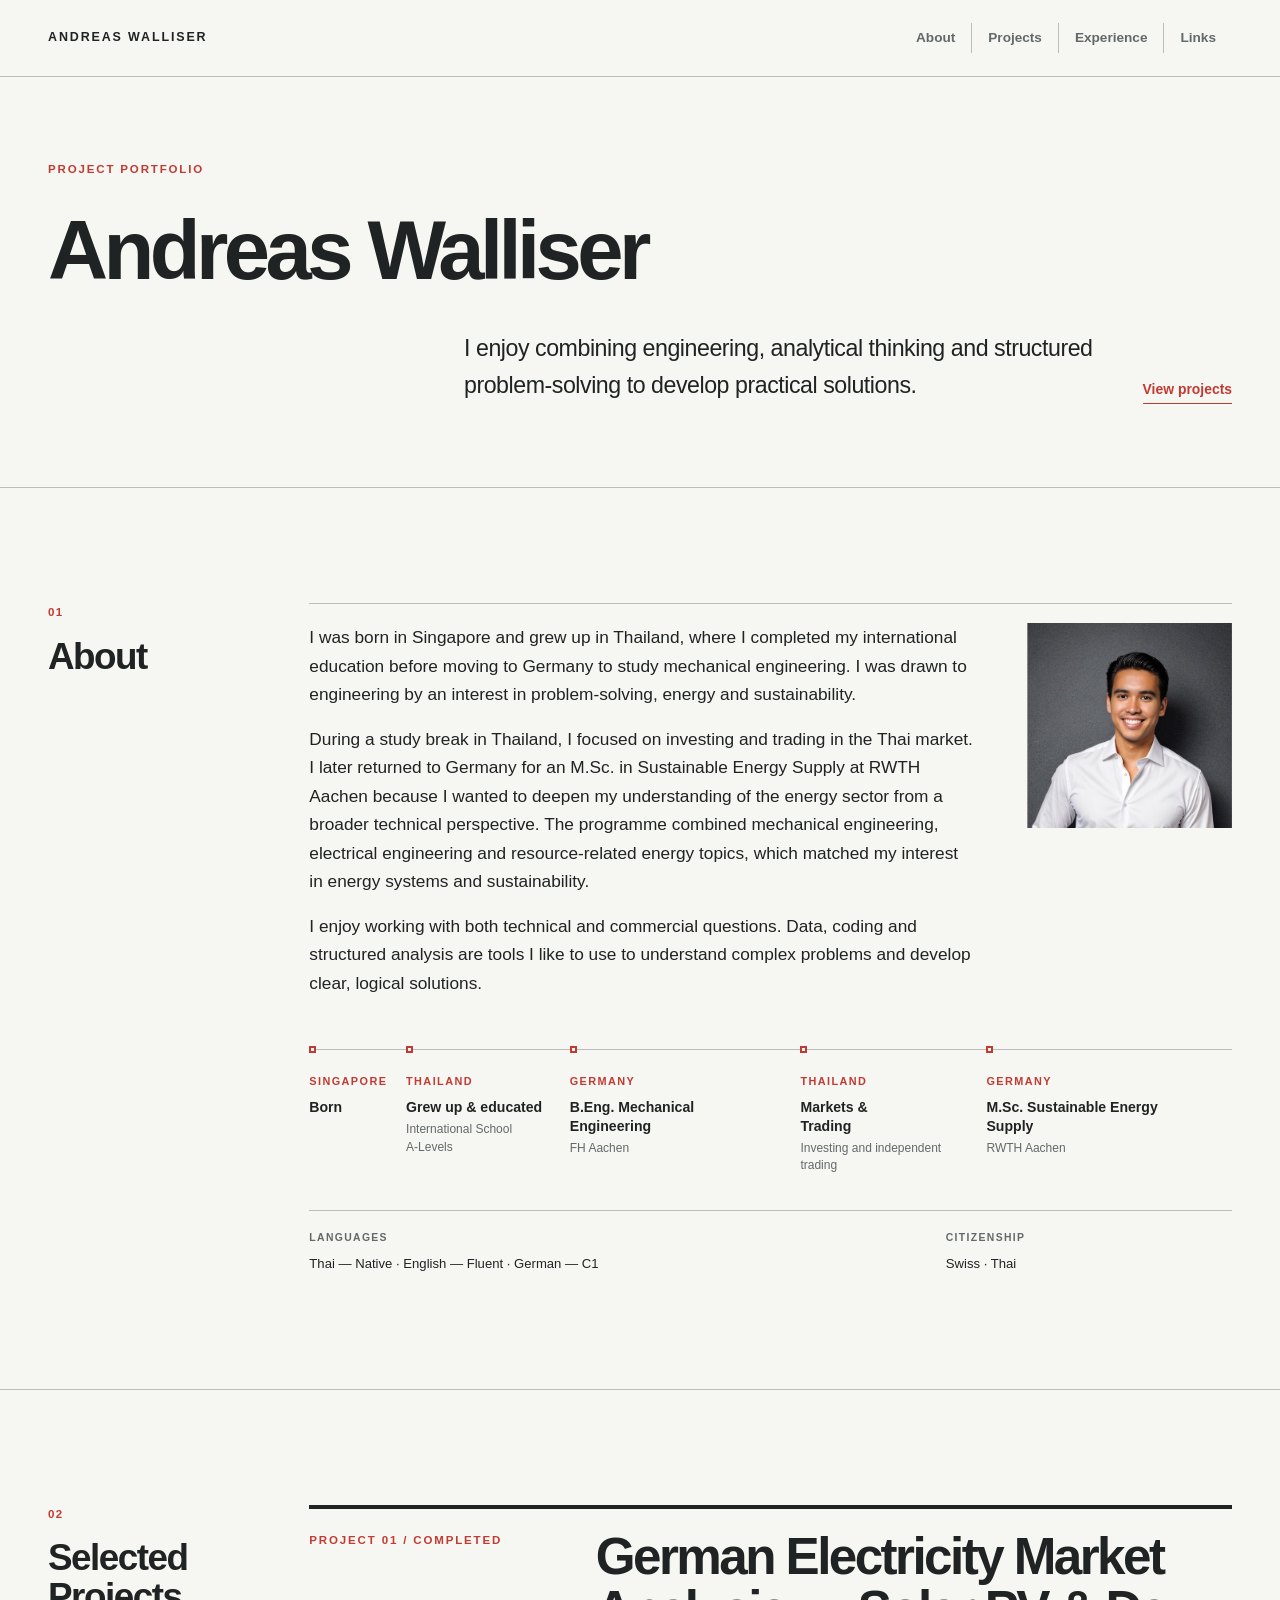
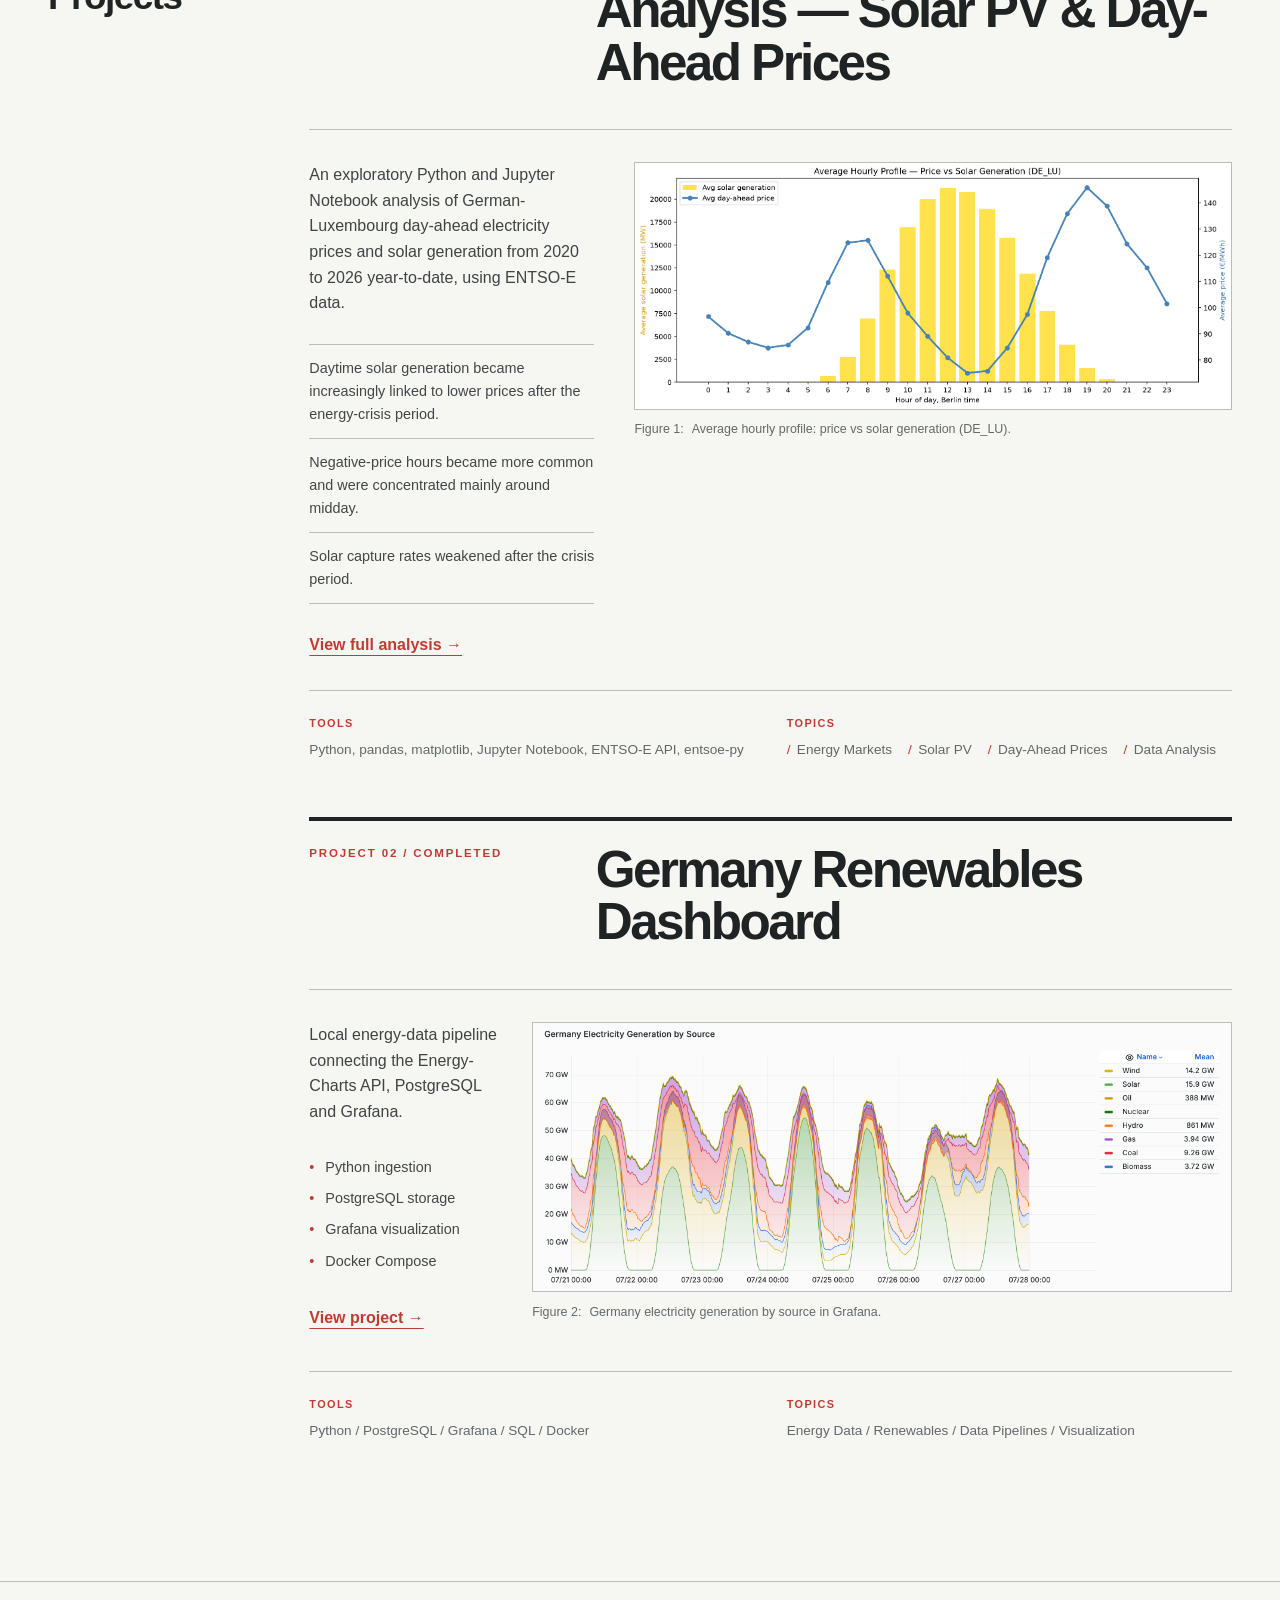
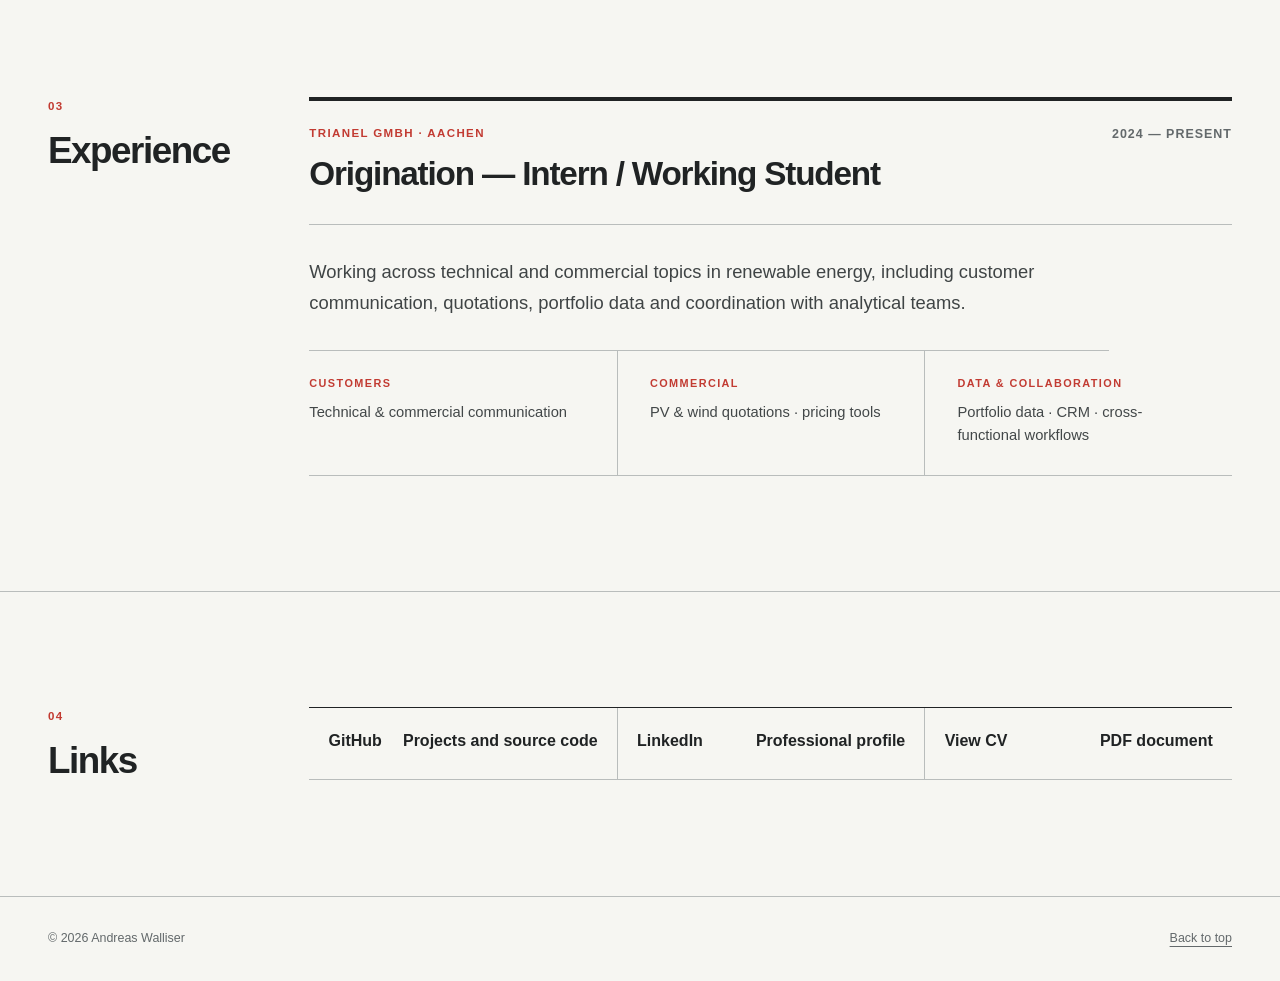
==== commit 25e8653d: "Add profile portrait to About section" ====
--- a/index.html
+++ b/index.html
@@ -3,11 +3,11 @@
 <head>
   <meta charset="UTF-8" />
   <meta name="viewport" content="width=device-width, initial-scale=1.0" />
-  <title>Andreas Walliser — Prototype A: Timeline B</title>
-  <meta name="description" content="Swiss-inspired engineering portfolio prototype for Andreas Walliser, with a timeline including current energy-sector work." />
-  <link rel="stylesheet" href="prototypes.css" />
-  <link rel="stylesheet" href="prototype-a-refinements.css" />
-  <link rel="stylesheet" href="prototype-a-timeline-variations.css?v=20260827-caption-labels" />
+  <title>Andreas Walliser — Portfolio</title>
+  <meta name="description" content="Portfolio of Andreas Walliser, featuring engineering, sustainable energy and analytical projects." />
+  <link rel="stylesheet" href="portfolio-base.css" />
+  <link rel="stylesheet" href="portfolio-refinements.css" />
+  <link rel="stylesheet" href="portfolio-layout.css?v=20260906-profile" />
 </head>
 <body class="prototype-a timeline-variation timeline-b" id="top">
   <a class="prototype-skip" href="#main-content">Skip to main content</a>
@@ -47,10 +47,16 @@
           <h2 id="about-title">About</h2>
         </div>
         <div class="about-story timeline-comparison">
-          <div class="about-copy">
-            <p>I was born in Singapore and grew up in Thailand, where I completed my international education before moving to Germany to study mechanical engineering. I was drawn to engineering by an interest in problem-solving, energy and sustainability.</p>
-            <p>During a study break in Thailand, I focused on investing and trading in the Thai market. I later returned to Germany for an M.Sc. in Sustainable Energy Supply at RWTH Aachen because I wanted to deepen my understanding of the energy sector from a broader technical perspective. The programme combined mechanical engineering, electrical engineering and resource-related energy topics, which matched my interest in energy systems and sustainability.</p>
-            <p>I enjoy working with both technical and commercial questions. Data, coding and structured analysis are tools I like to use to understand complex problems and develop clear, logical solutions.</p>
+          <div class="about-introduction">
+            <div class="about-copy">
+              <p>I was born in Singapore and grew up in Thailand, where I completed my international education before moving to Germany to study mechanical engineering. I was drawn to engineering by an interest in problem-solving, energy and sustainability.</p>
+              <p>During a study break in Thailand, I focused on investing and trading in the Thai market. I later returned to Germany for an M.Sc. in Sustainable Energy Supply at RWTH Aachen because I wanted to deepen my understanding of the energy sector from a broader technical perspective. The programme combined mechanical engineering, electrical engineering and resource-related energy topics, which matched my interest in energy systems and sustainability.</p>
+              <p>I enjoy working with both technical and commercial questions. Data, coding and structured analysis are tools I like to use to understand complex problems and develop clear, logical solutions.</p>
+            </div>
+
+            <figure class="about-portrait">
+              <img src="assets/profile.jpeg" width="513" height="513" loading="lazy" decoding="async" alt="Portrait of Andreas Walliser" />
+            </figure>
           </div>
 
           <ol class="journey journey-five" aria-label="International and academic journey">
--- a/portfolio-base.css
+++ b/portfolio-base.css
@@ -0,0 +1,1414 @@
+/* Shared prototype foundation */
+*,
+*::before,
+*::after {
+  box-sizing: border-box;
+}
+
+html {
+  scroll-behavior: smooth;
+  scroll-padding-top: 5rem;
+}
+
+body {
+  margin: 0;
+  text-rendering: optimizeLegibility;
+}
+
+img {
+  display: block;
+  max-width: 100%;
+  height: auto;
+}
+
+a {
+  color: inherit;
+}
+
+a:focus-visible {
+  outline: 3px solid currentColor;
+  outline-offset: 4px;
+}
+
+.prototype-skip {
+  position: fixed;
+  z-index: 100;
+  top: 0.75rem;
+  left: 0.75rem;
+  padding: 0.65rem 0.85rem;
+  background: #ffffff;
+  color: #111111;
+  font: 700 0.875rem/1.2 Arial, sans-serif;
+  transform: translateY(-180%);
+}
+
+.prototype-skip:focus {
+  transform: translateY(0);
+}
+
+.prototype-nav-list,
+.finding-list,
+.tag-set,
+.profile-list {
+  margin: 0;
+  padding: 0;
+  list-style: none;
+}
+
+.prototype-nav-inner,
+.prototype-container {
+  width: min(calc(100% - 3rem), var(--prototype-width));
+  margin-inline: auto;
+}
+
+.prototype-nav-inner {
+  display: flex;
+  align-items: center;
+  justify-content: space-between;
+  gap: 2rem;
+}
+
+.prototype-nav-brand {
+  font-weight: 700;
+  text-decoration: none;
+}
+
+.prototype-nav-list {
+  display: flex;
+  flex-wrap: wrap;
+  align-items: center;
+}
+
+.prototype-nav-list a,
+.hero-action,
+.analysis-link,
+.figure-link,
+.profile-list a,
+.prototype-footer a {
+  text-underline-offset: 0.3em;
+}
+
+.hero-title,
+.section-heading h2,
+.project-title,
+.project-figure,
+.project-summary,
+.about-text,
+.prototype-footer p {
+  margin-top: 0;
+}
+
+.hero-actions {
+  display: flex;
+  flex-wrap: wrap;
+}
+
+.project-figure {
+  margin-inline: 0;
+}
+
+.project-figure figcaption {
+  display: flex;
+  flex-wrap: wrap;
+  justify-content: space-between;
+  gap: 0.4rem 1.25rem;
+}
+
+.project-meta {
+  display: grid;
+}
+
+.meta-group h4,
+.meta-group p {
+  margin-top: 0;
+}
+
+.tag-set {
+  display: flex;
+  flex-wrap: wrap;
+}
+
+.prototype-footer-inner {
+  display: flex;
+  align-items: center;
+  justify-content: space-between;
+  gap: 2rem;
+}
+
+.prototype-footer p {
+  margin-bottom: 0;
+}
+
+/* Prototype A — Swiss / Engineering */
+.prototype-a {
+  --prototype-width: 74rem;
+  --a-paper: #f6f6f2;
+  --a-white: #ffffff;
+  --a-ink: #202324;
+  --a-muted: #63696b;
+  --a-line: #b9bdbc;
+  --a-red: #c23b32;
+  background: var(--a-paper);
+  color: var(--a-ink);
+  font-family: "Helvetica Neue", Helvetica, Arial, sans-serif;
+  font-size: 1rem;
+  line-height: 1.6;
+}
+
+.prototype-a .prototype-nav {
+  border-bottom: 1px solid var(--a-line);
+}
+
+.prototype-a .prototype-nav-inner {
+  min-height: 4.75rem;
+}
+
+.prototype-a .prototype-nav-brand {
+  font-size: 0.78rem;
+  letter-spacing: 0.15em;
+  text-transform: uppercase;
+}
+
+.prototype-a .prototype-nav-list {
+  gap: 0;
+}
+
+.prototype-a .prototype-nav-list li + li {
+  border-left: 1px solid var(--a-line);
+}
+
+.prototype-a .prototype-nav-list a {
+  display: block;
+  padding: 0.25rem 1rem;
+  color: var(--a-muted);
+  font-size: 0.85rem;
+  font-weight: 650;
+  text-decoration: none;
+}
+
+.prototype-a .prototype-nav-list a:hover {
+  color: var(--a-red);
+}
+
+.prototype-a .prototype-hero {
+  padding-block: clamp(5.5rem, 11vw, 9rem);
+  border-bottom: 1px solid var(--a-line);
+}
+
+.prototype-a .prototype-hero .prototype-container {
+  display: grid;
+  grid-template-columns: 1fr 2fr;
+  gap: 2rem;
+  align-items: end;
+}
+
+.prototype-a .hero-kicker,
+.prototype-a .project-label {
+  margin: 0;
+  color: var(--a-red);
+  font-size: 0.72rem;
+  font-weight: 800;
+  letter-spacing: 0.16em;
+  text-transform: uppercase;
+}
+
+.prototype-a .hero-title {
+  grid-column: 1 / -1;
+  max-width: 10ch;
+  margin-bottom: 0.5rem;
+  font-size: clamp(4rem, 10vw, 7.8rem);
+  font-weight: 650;
+  letter-spacing: -0.07em;
+  line-height: 0.92;
+}
+
+.prototype-a .hero-role {
+  margin: 0;
+  font-size: clamp(1.05rem, 2.2vw, 1.45rem);
+  font-weight: 500;
+  letter-spacing: -0.02em;
+}
+
+.prototype-a .hero-side {
+  grid-column: 2;
+  display: flex;
+  align-items: flex-end;
+  justify-content: space-between;
+  gap: 2rem;
+}
+
+.prototype-a .hero-actions {
+  flex: 0 0 auto;
+  gap: 0.75rem;
+}
+
+.prototype-a .hero-action {
+  display: inline-block;
+  padding-bottom: 0.15rem;
+  color: var(--a-red);
+  border-bottom: 1px solid var(--a-red);
+  font-size: 0.87rem;
+  font-weight: 750;
+  text-decoration: none;
+}
+
+.prototype-a .prototype-section {
+  padding-block: clamp(5rem, 9vw, 8rem);
+  border-bottom: 1px solid var(--a-line);
+}
+
+.prototype-a .section-grid {
+  display: grid;
+  grid-template-columns: minmax(8rem, 1fr) minmax(0, 5fr);
+  gap: clamp(2rem, 6vw, 5rem);
+}
+
+.prototype-a .section-heading {
+  display: grid;
+  align-content: start;
+  gap: 1rem;
+}
+
+.prototype-a .section-index {
+  color: var(--a-red);
+  font-size: 0.72rem;
+  font-weight: 800;
+  letter-spacing: 0.12em;
+}
+
+.prototype-a .section-heading h2 {
+  margin-bottom: 0;
+  font-size: clamp(1.55rem, 3vw, 2.3rem);
+  font-weight: 600;
+  letter-spacing: -0.04em;
+  line-height: 1.05;
+}
+
+.prototype-a .about-text {
+  max-width: 49rem;
+  margin-bottom: 0;
+  font-size: clamp(1.25rem, 2.4vw, 1.75rem);
+  line-height: 1.48;
+}
+
+.prototype-a .project-entry {
+  border-top: 4px solid var(--a-ink);
+}
+
+.prototype-a .project-header {
+  display: grid;
+  grid-template-columns: 2fr 5fr;
+  gap: 2rem;
+  padding-block: 1.4rem 2.5rem;
+  border-bottom: 1px solid var(--a-line);
+}
+
+.prototype-a .project-title {
+  grid-column: 2;
+  margin-bottom: 0;
+  font-size: clamp(2rem, 4vw, 3.25rem);
+  font-weight: 600;
+  letter-spacing: -0.05em;
+  line-height: 1.03;
+}
+
+.prototype-a .project-body {
+  display: grid;
+  grid-template-columns: minmax(14rem, 2fr) minmax(0, 5fr);
+  gap: 2rem;
+  padding-block: 2rem;
+  border-bottom: 1px solid var(--a-line);
+}
+
+.prototype-a .project-summary {
+  margin-bottom: 1.75rem;
+  color: #3f4445;
+}
+
+.prototype-a .finding-list {
+  border-top: 1px solid var(--a-line);
+}
+
+.prototype-a .finding-list li {
+  padding-block: 0.75rem;
+  color: #424748;
+  border-bottom: 1px solid var(--a-line);
+  font-size: 0.9rem;
+}
+
+.prototype-a .analysis-link {
+  display: inline-block;
+  margin-top: 1.75rem;
+  color: var(--a-red);
+  font-weight: 750;
+}
+
+.prototype-a .project-figure {
+  align-self: start;
+  padding-top: 0.5rem;
+}
+
+.prototype-a .project-figure img {
+  width: 100%;
+  background: var(--a-white);
+  border: 1px solid var(--a-line);
+}
+
+.prototype-a .project-figure figcaption {
+  padding-top: 0.65rem;
+  color: var(--a-muted);
+  font-size: 0.78rem;
+}
+
+.prototype-a .figure-link {
+  color: var(--a-ink);
+  font-weight: 700;
+}
+
+.prototype-a .project-meta {
+  grid-template-columns: 1fr 1fr;
+  gap: 2rem;
+  padding-block: 1.5rem;
+}
+
+.prototype-a .meta-group h4 {
+  margin-bottom: 0.45rem;
+  color: var(--a-red);
+  font-size: 0.68rem;
+  letter-spacing: 0.13em;
+  text-transform: uppercase;
+}
+
+.prototype-a .meta-group p {
+  margin-bottom: 0;
+  color: var(--a-muted);
+  font-size: 0.85rem;
+}
+
+.prototype-a .tag-set {
+  gap: 0.35rem 1rem;
+}
+
+.prototype-a .tag-set li {
+  color: var(--a-muted);
+  font-size: 0.85rem;
+}
+
+.prototype-a .tag-set li::before {
+  margin-right: 0.4rem;
+  color: var(--a-red);
+  content: "/";
+}
+
+.prototype-a .profile-list {
+  display: grid;
+  grid-template-columns: repeat(3, 1fr);
+  border-top: 1px solid var(--a-ink);
+}
+
+.prototype-a .profile-list li {
+  border-bottom: 1px solid var(--a-line);
+}
+
+.prototype-a .profile-list li + li {
+  border-left: 1px solid var(--a-line);
+}
+
+.prototype-a .profile-list a {
+  display: flex;
+  justify-content: space-between;
+  gap: 1rem;
+  padding: 1.2rem;
+  font-weight: 700;
+  text-decoration: none;
+}
+
+.prototype-a .profile-list a:hover {
+  background: var(--a-white);
+  color: var(--a-red);
+}
+
+.prototype-a .prototype-footer {
+  padding-block: 2rem;
+  color: var(--a-muted);
+  font-size: 0.78rem;
+}
+
+/* Prototype B — Editorial / Research */
+.prototype-b {
+  --prototype-width: 66rem;
+  --b-paper: #f4f0e8;
+  --b-ink: #292522;
+  --b-muted: #6f675f;
+  --b-line: #c8c0b5;
+  --b-accent: #7d3d34;
+  background: var(--b-paper);
+  color: var(--b-ink);
+  font-family: Avenir, "Segoe UI", sans-serif;
+  font-size: 1rem;
+  line-height: 1.75;
+}
+
+.prototype-b .prototype-nav-inner {
+  min-height: 5.5rem;
+  border-bottom: 1px solid var(--b-line);
+}
+
+.prototype-b .prototype-nav-brand {
+  font-family: Georgia, "Times New Roman", serif;
+  font-size: 1.05rem;
+}
+
+.prototype-b .prototype-nav-list {
+  gap: 1.75rem;
+}
+
+.prototype-b .prototype-nav-list a {
+  color: var(--b-muted);
+  font-size: 0.8rem;
+  letter-spacing: 0.08em;
+  text-decoration: none;
+  text-transform: uppercase;
+}
+
+.prototype-b .prototype-nav-list a:hover {
+  color: var(--b-accent);
+}
+
+.prototype-b .prototype-hero {
+  padding-block: clamp(7rem, 13vw, 11rem);
+}
+
+.prototype-b .prototype-hero .prototype-container {
+  max-width: 55rem;
+}
+
+.prototype-b .hero-kicker,
+.prototype-b .project-label {
+  margin: 0 0 1rem;
+  color: var(--b-accent);
+  font-size: 0.75rem;
+  letter-spacing: 0.13em;
+  text-transform: uppercase;
+}
+
+.prototype-b .hero-title {
+  max-width: 11ch;
+  margin-bottom: 2rem;
+  font-family: Georgia, "Times New Roman", serif;
+  font-size: clamp(4rem, 9vw, 7rem);
+  font-weight: 400;
+  letter-spacing: -0.06em;
+  line-height: 0.95;
+}
+
+.prototype-b .hero-role {
+  max-width: 38rem;
+  margin-bottom: 2rem;
+  color: var(--b-muted);
+  font-family: Georgia, "Times New Roman", serif;
+  font-size: clamp(1.2rem, 2.4vw, 1.65rem);
+  font-style: italic;
+  line-height: 1.45;
+}
+
+.prototype-b .hero-actions {
+  gap: 1rem;
+}
+
+.prototype-b .hero-action,
+.prototype-b .analysis-link {
+  color: var(--b-accent);
+  font-size: 0.85rem;
+  font-weight: 700;
+  letter-spacing: 0.05em;
+  text-transform: uppercase;
+}
+
+.prototype-b .prototype-section {
+  padding-block: clamp(5rem, 10vw, 8rem);
+}
+
+.prototype-b .prototype-section + .prototype-section {
+  border-top: 1px solid var(--b-line);
+}
+
+.prototype-b .section-grid {
+  display: grid;
+  grid-template-columns: 9rem minmax(0, 1fr);
+  gap: clamp(2rem, 7vw, 6rem);
+}
+
+.prototype-b .section-heading {
+  display: flex;
+  flex-direction: column;
+  gap: 0.6rem;
+}
+
+.prototype-b .section-index {
+  color: var(--b-accent);
+  font-family: Georgia, "Times New Roman", serif;
+  font-size: 2.2rem;
+  font-style: italic;
+}
+
+.prototype-b .section-heading h2 {
+  margin-bottom: 0;
+  color: var(--b-muted);
+  font-size: 0.72rem;
+  font-weight: 700;
+  letter-spacing: 0.14em;
+  text-transform: uppercase;
+}
+
+.prototype-b .about-text {
+  max-width: 45rem;
+  margin-bottom: 0;
+  font-family: Georgia, "Times New Roman", serif;
+  font-size: clamp(1.45rem, 2.7vw, 2rem);
+  line-height: 1.55;
+}
+
+.prototype-b .project-entry {
+  position: relative;
+}
+
+.prototype-b .project-header {
+  padding-bottom: 2.5rem;
+}
+
+.prototype-b .project-title {
+  max-width: 19ch;
+  margin-bottom: 0;
+  font-family: Georgia, "Times New Roman", serif;
+  font-size: clamp(2.25rem, 5vw, 4.1rem);
+  font-weight: 400;
+  letter-spacing: -0.045em;
+  line-height: 1.04;
+}
+
+.prototype-b .project-body {
+  display: grid;
+  grid-template-columns: minmax(0, 1fr);
+  gap: 3rem;
+}
+
+.prototype-b .project-copy {
+  display: grid;
+  grid-template-columns: 1.15fr 0.85fr;
+  gap: 3rem;
+}
+
+.prototype-b .project-summary {
+  margin-bottom: 0;
+  font-family: Georgia, "Times New Roman", serif;
+  font-size: 1.18rem;
+}
+
+.prototype-b .finding-list {
+  counter-reset: finding;
+  border-top: 1px solid var(--b-line);
+}
+
+.prototype-b .finding-list li {
+  position: relative;
+  padding: 0.75rem 0 0.75rem 2rem;
+  color: var(--b-muted);
+  border-bottom: 1px solid var(--b-line);
+  font-size: 0.88rem;
+  counter-increment: finding;
+}
+
+.prototype-b .finding-list li::before {
+  position: absolute;
+  left: 0;
+  color: var(--b-accent);
+  content: "0" counter(finding);
+  font-family: Georgia, "Times New Roman", serif;
+  font-style: italic;
+}
+
+.prototype-b .analysis-link {
+  display: inline-block;
+  margin-top: 1.25rem;
+}
+
+.prototype-b .project-figure img {
+  width: 100%;
+  background: #ffffff;
+}
+
+.prototype-b .project-figure figcaption {
+  padding-top: 0.85rem;
+  color: var(--b-muted);
+  border-top: 1px solid var(--b-line);
+  font-family: Georgia, "Times New Roman", serif;
+  font-size: 0.8rem;
+  font-style: italic;
+}
+
+.prototype-b .figure-link {
+  color: var(--b-accent);
+  font-family: Avenir, "Segoe UI", sans-serif;
+  font-style: normal;
+  font-weight: 700;
+}
+
+.prototype-b .project-meta {
+  grid-template-columns: 1fr 1fr;
+  gap: 3rem;
+  margin-top: 2.5rem;
+  padding-top: 1.5rem;
+  border-top: 1px solid var(--b-line);
+}
+
+.prototype-b .meta-group h4 {
+  margin-bottom: 0.5rem;
+  color: var(--b-accent);
+  font-size: 0.7rem;
+  letter-spacing: 0.1em;
+  text-transform: uppercase;
+}
+
+.prototype-b .meta-group p,
+.prototype-b .tag-set li {
+  margin-bottom: 0;
+  color: var(--b-muted);
+  font-family: Georgia, "Times New Roman", serif;
+  font-size: 0.9rem;
+  font-style: italic;
+}
+
+.prototype-b .tag-set {
+  gap: 0.25rem 0.75rem;
+}
+
+.prototype-b .tag-set li + li::before {
+  margin-right: 0.75rem;
+  content: "·";
+}
+
+.prototype-b .profile-list {
+  border-top: 1px solid var(--b-ink);
+}
+
+.prototype-b .profile-list li {
+  border-bottom: 1px solid var(--b-line);
+}
+
+.prototype-b .profile-list a {
+  display: grid;
+  grid-template-columns: 10rem 1fr;
+  gap: 2rem;
+  padding-block: 1rem;
+  text-decoration: none;
+}
+
+.prototype-b .profile-list a span:first-child {
+  font-family: Georgia, "Times New Roman", serif;
+  font-size: 1.15rem;
+}
+
+.prototype-b .profile-list a span:last-child {
+  color: var(--b-muted);
+  font-size: 0.83rem;
+}
+
+.prototype-b .profile-list a:hover span:first-child {
+  color: var(--b-accent);
+}
+
+.prototype-b .prototype-footer {
+  padding-block: 2.5rem;
+  color: var(--b-muted);
+  border-top: 1px solid var(--b-line);
+  font-family: Georgia, "Times New Roman", serif;
+  font-size: 0.8rem;
+  font-style: italic;
+}
+
+/* Prototype C — Modern Technical */
+.prototype-c {
+  --prototype-width: 76rem;
+  --c-bg: #10181c;
+  --c-surface: #172329;
+  --c-surface-soft: #1b2a30;
+  --c-ink: #edf1f2;
+  --c-muted: #acb9bc;
+  --c-line: #3a4a50;
+  --c-accent: #78b4af;
+  background: var(--c-bg);
+  color: var(--c-ink);
+  font-family: Inter, "Segoe UI", sans-serif;
+  font-size: 1rem;
+  line-height: 1.65;
+}
+
+.prototype-c .prototype-nav {
+  background: #0c1316;
+  border-bottom: 1px solid var(--c-line);
+}
+
+.prototype-c .prototype-nav-inner {
+  min-height: 4.5rem;
+}
+
+.prototype-c .prototype-nav-brand {
+  color: var(--c-accent);
+  font-family: ui-monospace, SFMono-Regular, Menlo, Consolas, monospace;
+  font-size: 0.78rem;
+  letter-spacing: 0.09em;
+  text-transform: uppercase;
+}
+
+.prototype-c .prototype-nav-list {
+  gap: 1.8rem;
+}
+
+.prototype-c .prototype-nav-list a {
+  color: var(--c-muted);
+  font-family: ui-monospace, SFMono-Regular, Menlo, Consolas, monospace;
+  font-size: 0.75rem;
+  text-decoration: none;
+}
+
+.prototype-c .prototype-nav-list a:hover {
+  color: var(--c-ink);
+}
+
+.prototype-c .prototype-hero {
+  padding-block: clamp(6rem, 12vw, 10rem);
+  background: #0c1316;
+  border-bottom: 1px solid var(--c-line);
+}
+
+.prototype-c .prototype-hero .prototype-container {
+  display: grid;
+  grid-template-columns: minmax(0, 1.6fr) minmax(17rem, 0.7fr);
+  gap: clamp(3rem, 8vw, 8rem);
+  align-items: end;
+}
+
+.prototype-c .hero-kicker,
+.prototype-c .project-label {
+  margin: 0 0 1.2rem;
+  color: var(--c-accent);
+  font-family: ui-monospace, SFMono-Regular, Menlo, Consolas, monospace;
+  font-size: 0.72rem;
+  letter-spacing: 0.12em;
+  text-transform: uppercase;
+}
+
+.prototype-c .hero-kicker {
+  grid-column: 1 / -1;
+}
+
+.prototype-c .hero-title {
+  grid-column: 1;
+  margin-bottom: 0;
+  font-size: clamp(4rem, 9vw, 7.4rem);
+  font-weight: 620;
+  letter-spacing: -0.07em;
+  line-height: 0.93;
+}
+
+.prototype-c .hero-side {
+  grid-column: 2;
+  padding-left: 1.5rem;
+  border-left: 2px solid var(--c-accent);
+}
+
+.prototype-c .hero-role {
+  margin: 0 0 1.75rem;
+  color: var(--c-muted);
+  font-size: 1.15rem;
+}
+
+.prototype-c .hero-actions {
+  gap: 0.75rem;
+}
+
+.prototype-c .hero-action,
+.prototype-c .analysis-link {
+  display: inline-block;
+  padding: 0.6rem 0.85rem;
+  color: var(--c-ink);
+  border: 1px solid var(--c-line);
+  border-radius: 2px;
+  font-family: ui-monospace, SFMono-Regular, Menlo, Consolas, monospace;
+  font-size: 0.75rem;
+  text-decoration: none;
+}
+
+.prototype-c .hero-action:hover,
+.prototype-c .analysis-link:hover {
+  color: #0c1316;
+  background: var(--c-accent);
+  border-color: var(--c-accent);
+}
+
+.prototype-c .prototype-section {
+  padding-block: clamp(5rem, 9vw, 8rem);
+}
+
+.prototype-c .prototype-section + .prototype-section {
+  border-top: 1px solid var(--c-line);
+}
+
+.prototype-c .section-grid {
+  display: grid;
+  grid-template-columns: minmax(12rem, 0.6fr) minmax(0, 2fr);
+  gap: clamp(2rem, 6vw, 5rem);
+}
+
+.prototype-c .section-heading {
+  display: grid;
+  align-content: start;
+  gap: 0.75rem;
+}
+
+.prototype-c .section-index,
+.prototype-c .section-heading h2 {
+  font-family: ui-monospace, SFMono-Regular, Menlo, Consolas, monospace;
+}
+
+.prototype-c .section-index {
+  color: var(--c-accent);
+  font-size: 0.72rem;
+}
+
+.prototype-c .section-heading h2 {
+  margin-bottom: 0;
+  font-size: 1rem;
+  font-weight: 500;
+  letter-spacing: 0.06em;
+  text-transform: uppercase;
+}
+
+.prototype-c .about-text {
+  max-width: 50rem;
+  margin-bottom: 0;
+  color: #d9e0e2;
+  font-size: clamp(1.35rem, 2.8vw, 2rem);
+  line-height: 1.48;
+}
+
+.prototype-c .project-entry {
+  background: var(--c-surface);
+  border: 1px solid var(--c-line);
+  border-radius: 4px;
+}
+
+.prototype-c .project-header {
+  padding: clamp(1.5rem, 4vw, 2.5rem);
+  border-bottom: 1px solid var(--c-line);
+}
+
+.prototype-c .project-title {
+  max-width: 25ch;
+  margin-bottom: 0;
+  font-size: clamp(2rem, 4.5vw, 3.4rem);
+  font-weight: 580;
+  letter-spacing: -0.045em;
+  line-height: 1.05;
+}
+
+.prototype-c .project-body {
+  display: grid;
+  grid-template-columns: minmax(16rem, 0.72fr) minmax(0, 1.45fr);
+}
+
+.prototype-c .project-copy {
+  padding: clamp(1.5rem, 4vw, 2.5rem);
+  border-right: 1px solid var(--c-line);
+}
+
+.prototype-c .project-summary {
+  margin-bottom: 1.75rem;
+  color: #d2dbdd;
+}
+
+.prototype-c .finding-list {
+  display: grid;
+  gap: 0.75rem;
+}
+
+.prototype-c .finding-list li {
+  position: relative;
+  padding-left: 1rem;
+  color: var(--c-muted);
+  font-size: 0.84rem;
+}
+
+.prototype-c .finding-list li::before {
+  position: absolute;
+  top: 0.65em;
+  left: 0;
+  width: 0.35rem;
+  height: 1px;
+  background: var(--c-accent);
+  content: "";
+}
+
+.prototype-c .analysis-link {
+  margin-top: 1.75rem;
+}
+
+.prototype-c .project-figure {
+  margin-bottom: 0;
+  padding: clamp(1.5rem, 4vw, 2.5rem);
+  background: var(--c-surface-soft);
+}
+
+.prototype-c .project-figure img {
+  width: 100%;
+  background: #ffffff;
+  border: 1px solid #5a6669;
+}
+
+.prototype-c .project-figure figcaption {
+  padding-top: 0.75rem;
+  color: var(--c-muted);
+  font-family: ui-monospace, SFMono-Regular, Menlo, Consolas, monospace;
+  font-size: 0.72rem;
+}
+
+.prototype-c .figure-link {
+  color: var(--c-accent);
+  font-weight: 700;
+}
+
+.prototype-c .project-meta {
+  grid-template-columns: 1.2fr 1fr;
+  gap: 2rem;
+  padding: 1.5rem 2.5rem;
+  border-top: 1px solid var(--c-line);
+}
+
+.prototype-c .meta-group h4 {
+  margin-bottom: 0.45rem;
+  color: var(--c-accent);
+  font-family: ui-monospace, SFMono-Regular, Menlo, Consolas, monospace;
+  font-size: 0.67rem;
+  font-weight: 500;
+  letter-spacing: 0.08em;
+  text-transform: uppercase;
+}
+
+.prototype-c .meta-group p,
+.prototype-c .tag-set li {
+  margin-bottom: 0;
+  color: var(--c-muted);
+  font-family: ui-monospace, SFMono-Regular, Menlo, Consolas, monospace;
+  font-size: 0.72rem;
+}
+
+.prototype-c .tag-set {
+  gap: 0.4rem;
+}
+
+.prototype-c .tag-set li {
+  padding: 0.25rem 0.45rem;
+  border: 1px solid var(--c-line);
+  border-radius: 2px;
+}
+
+.prototype-c .profile-list {
+  display: grid;
+  grid-template-columns: repeat(3, 1fr);
+  gap: 1rem;
+}
+
+.prototype-c .profile-list a {
+  display: block;
+  padding: 1rem;
+  color: var(--c-muted);
+  background: var(--c-surface);
+  border: 1px solid var(--c-line);
+  border-radius: 2px;
+  text-decoration: none;
+}
+
+.prototype-c .profile-list a span {
+  display: block;
+}
+
+.prototype-c .profile-list a span:first-child {
+  margin-bottom: 0.3rem;
+  color: var(--c-ink);
+  font-weight: 700;
+}
+
+.prototype-c .profile-list a span:last-child {
+  font-family: ui-monospace, SFMono-Regular, Menlo, Consolas, monospace;
+  font-size: 0.7rem;
+}
+
+.prototype-c .profile-list a:hover {
+  border-color: var(--c-accent);
+}
+
+.prototype-c .prototype-footer {
+  padding-block: 2rem;
+  color: var(--c-muted);
+  background: #0c1316;
+  border-top: 1px solid var(--c-line);
+  font-family: ui-monospace, SFMono-Regular, Menlo, Consolas, monospace;
+  font-size: 0.7rem;
+}
+
+/* Prototype D — Ultra Minimal */
+.prototype-d {
+  --prototype-width: 60rem;
+  --d-ink: #141414;
+  --d-muted: #656565;
+  --d-line: #d5d5d5;
+  background: #ffffff;
+  color: var(--d-ink);
+  font-family: Arial, Helvetica, sans-serif;
+  font-size: 1rem;
+  line-height: 1.7;
+}
+
+.prototype-d .prototype-nav-inner {
+  min-height: 4rem;
+}
+
+.prototype-d .prototype-nav-brand {
+  font-size: 0.8rem;
+  letter-spacing: 0.04em;
+}
+
+.prototype-d .prototype-nav-list {
+  gap: 1.5rem;
+}
+
+.prototype-d .prototype-nav-list a {
+  color: var(--d-muted);
+  font-size: 0.8rem;
+  text-decoration: none;
+}
+
+.prototype-d .prototype-nav-list a:hover {
+  color: var(--d-ink);
+}
+
+.prototype-d .prototype-hero {
+  padding-block: clamp(8rem, 17vw, 14rem);
+}
+
+.prototype-d .hero-kicker {
+  display: none;
+}
+
+.prototype-d .hero-title {
+  max-width: 11ch;
+  margin-bottom: 2.5rem;
+  font-size: clamp(4rem, 10vw, 7.5rem);
+  font-weight: 500;
+  letter-spacing: -0.075em;
+  line-height: 0.92;
+}
+
+.prototype-d .hero-side {
+  display: flex;
+  align-items: center;
+  justify-content: space-between;
+  gap: 2rem;
+  padding-top: 1.25rem;
+  border-top: 1px solid var(--d-ink);
+}
+
+.prototype-d .hero-role {
+  max-width: 36rem;
+  margin: 0;
+  color: var(--d-muted);
+  font-size: 1rem;
+}
+
+.prototype-d .hero-actions {
+  flex: 0 0 auto;
+}
+
+.prototype-d .hero-action,
+.prototype-d .analysis-link {
+  font-size: 0.84rem;
+  font-weight: 700;
+}
+
+.prototype-d .prototype-section {
+  padding-block: clamp(5.5rem, 11vw, 9rem);
+  border-top: 1px solid var(--d-line);
+}
+
+.prototype-d .section-grid {
+  display: grid;
+  grid-template-columns: 10rem minmax(0, 1fr);
+  gap: clamp(2rem, 7vw, 6rem);
+}
+
+.prototype-d .section-heading {
+  display: grid;
+  align-content: start;
+  gap: 0.3rem;
+}
+
+.prototype-d .section-index {
+  color: var(--d-muted);
+  font-size: 0.72rem;
+}
+
+.prototype-d .section-heading h2 {
+  margin-bottom: 0;
+  font-size: 0.78rem;
+  font-weight: 700;
+  letter-spacing: 0.1em;
+  text-transform: uppercase;
+}
+
+.prototype-d .about-text {
+  max-width: 43rem;
+  margin-bottom: 0;
+  font-size: clamp(1.35rem, 2.7vw, 1.9rem);
+  letter-spacing: -0.025em;
+  line-height: 1.5;
+}
+
+.prototype-d .project-label {
+  margin: 0 0 1.25rem;
+  color: var(--d-muted);
+  font-size: 0.72rem;
+  letter-spacing: 0.08em;
+  text-transform: uppercase;
+}
+
+.prototype-d .project-title {
+  max-width: 20ch;
+  margin-bottom: 2rem;
+  font-size: clamp(2.2rem, 5vw, 4rem);
+  font-weight: 500;
+  letter-spacing: -0.055em;
+  line-height: 1.05;
+}
+
+.prototype-d .project-body {
+  display: grid;
+  gap: 3.5rem;
+}
+
+.prototype-d .project-copy {
+  max-width: 44rem;
+}
+
+.prototype-d .project-summary {
+  margin-bottom: 1.75rem;
+  font-size: 1.08rem;
+}
+
+.prototype-d .finding-list {
+  border-top: 1px solid var(--d-line);
+}
+
+.prototype-d .finding-list li {
+  padding-block: 0.8rem;
+  color: var(--d-muted);
+  border-bottom: 1px solid var(--d-line);
+  font-size: 0.88rem;
+}
+
+.prototype-d .analysis-link {
+  display: inline-block;
+  margin-top: 1.5rem;
+}
+
+.prototype-d .project-figure img {
+  width: 100%;
+}
+
+.prototype-d .project-figure figcaption {
+  padding-top: 0.65rem;
+  color: var(--d-muted);
+  font-size: 0.76rem;
+}
+
+.prototype-d .figure-link {
+  color: var(--d-ink);
+}
+
+.prototype-d .project-meta {
+  grid-template-columns: 1fr 1fr;
+  gap: 2rem;
+  margin-top: 2.5rem;
+  padding-top: 1.25rem;
+  border-top: 1px solid var(--d-line);
+}
+
+.prototype-d .meta-group h4 {
+  margin-bottom: 0.35rem;
+  font-size: 0.68rem;
+  letter-spacing: 0.08em;
+  text-transform: uppercase;
+}
+
+.prototype-d .meta-group p,
+.prototype-d .tag-set li {
+  margin-bottom: 0;
+  color: var(--d-muted);
+  font-size: 0.8rem;
+}
+
+.prototype-d .tag-set {
+  gap: 0;
+}
+
+.prototype-d .tag-set li + li::before {
+  margin-right: 0.4rem;
+  content: ",";
+}
+
+.prototype-d .tag-set li + li {
+  margin-left: 0.4rem;
+}
+
+.prototype-d .profile-list {
+  display: flex;
+  flex-wrap: wrap;
+  gap: 1.25rem 2.5rem;
+}
+
+.prototype-d .profile-list a {
+  font-weight: 700;
+}
+
+.prototype-d .profile-list a span:last-child {
+  display: none;
+}
+
+.prototype-d .prototype-footer {
+  padding-block: 2rem;
+  color: var(--d-muted);
+  border-top: 1px solid var(--d-line);
+  font-size: 0.75rem;
+}
+
+/* Responsive behavior */
+@media (max-width: 58rem) {
+  .prototype-a .prototype-hero .prototype-container,
+  .prototype-b .section-grid,
+  .prototype-c .prototype-hero .prototype-container,
+  .prototype-c .section-grid,
+  .prototype-d .section-grid {
+    grid-template-columns: 1fr;
+  }
+
+  .prototype-a .hero-role,
+  .prototype-a .hero-actions,
+  .prototype-a .hero-side,
+  .prototype-c .hero-title,
+  .prototype-c .hero-side {
+    grid-column: 1;
+  }
+
+  .prototype-a .hero-side {
+    flex-direction: column;
+    align-items: flex-start;
+  }
+
+  .prototype-a .section-grid {
+    grid-template-columns: 7rem minmax(0, 1fr);
+  }
+
+  .prototype-b .section-grid,
+  .prototype-c .section-grid,
+  .prototype-d .section-grid {
+    gap: 2.5rem;
+  }
+
+  .prototype-b .section-heading,
+  .prototype-c .section-heading,
+  .prototype-d .section-heading {
+    grid-template-columns: auto 1fr;
+    flex-direction: row;
+    align-items: baseline;
+  }
+
+  .prototype-c .project-body {
+    grid-template-columns: 1fr;
+  }
+
+  .prototype-c .project-copy {
+    border-right: 0;
+    border-bottom: 1px solid var(--c-line);
+  }
+}
+
+@media (max-width: 42rem) {
+  .prototype-nav-inner,
+  .prototype-container {
+    width: min(calc(100% - 2rem), var(--prototype-width));
+  }
+
+  .prototype-nav-inner {
+    min-height: auto !important;
+    padding-block: 1rem;
+    flex-direction: column;
+    align-items: flex-start;
+    gap: 0.6rem;
+  }
+
+  .prototype-a .prototype-nav-list li + li {
+    border-left: 0;
+  }
+
+  .prototype-a .prototype-nav-list a {
+    padding: 0.15rem 1rem 0.15rem 0;
+  }
+
+  .prototype-a .section-grid,
+  .prototype-a .project-header,
+  .prototype-a .project-body,
+  .prototype-b .project-copy,
+  .prototype-a .project-meta,
+  .prototype-b .project-meta,
+  .prototype-c .project-meta,
+  .prototype-d .project-meta {
+    grid-template-columns: 1fr;
+  }
+
+  .prototype-a .project-title {
+    grid-column: 1;
+  }
+
+  .prototype-a .profile-list,
+  .prototype-c .profile-list {
+    grid-template-columns: 1fr;
+  }
+
+  .prototype-a .profile-list li + li {
+    border-left: 0;
+  }
+
+  .prototype-b .profile-list a {
+    grid-template-columns: 1fr;
+    gap: 0.1rem;
+  }
+
+  .prototype-c .project-meta {
+    padding-inline: 1.5rem;
+  }
+
+  .prototype-d .hero-side {
+    flex-direction: column;
+    align-items: flex-start;
+  }
+
+  .prototype-footer-inner {
+    align-items: flex-start;
+  }
+}
+
+@media (prefers-reduced-motion: reduce) {
+  html {
+    scroll-behavior: auto;
+  }
+}
--- a/portfolio-refinements.css
+++ b/portfolio-refinements.css
@@ -0,0 +1,98 @@
+/* Prototype A refinements: personal journey and second project */
+.prototype-a .about-story {
+  min-width: 0;
+}
+
+.prototype-a .about-intro {
+  max-width: 48rem;
+  margin: 0;
+  font-size: clamp(1.25rem, 2.4vw, 1.75rem);
+  letter-spacing: -0.025em;
+  line-height: 1.48;
+}
+
+.prototype-a .journey {
+  display: grid;
+  grid-template-columns: repeat(4, minmax(0, 1fr));
+  gap: 0;
+  margin: 3.5rem 0 0;
+  padding: 1.4rem 0 0;
+  border-top: 1px solid var(--a-line);
+  list-style: none;
+}
+
+.prototype-a .journey li {
+  position: relative;
+  min-width: 0;
+  padding-right: clamp(1rem, 3vw, 2.5rem);
+}
+
+.prototype-a .journey li::before {
+  position: absolute;
+  top: calc(-1.4rem - 4px);
+  left: 0;
+  width: 7px;
+  height: 7px;
+  background: var(--a-paper);
+  border: 2px solid var(--a-red);
+  content: "";
+}
+
+.prototype-a .journey-location,
+.prototype-a .journey-stage,
+.prototype-a .journey-context {
+  display: block;
+}
+
+.prototype-a .journey-location {
+  margin-bottom: 0.55rem;
+  color: var(--a-red);
+  font-size: 0.68rem;
+  font-weight: 800;
+  letter-spacing: 0.13em;
+  text-transform: uppercase;
+}
+
+.prototype-a .journey-stage {
+  margin-bottom: 0.35rem;
+  font-size: 0.92rem;
+  font-weight: 700;
+  line-height: 1.3;
+}
+
+.prototype-a .journey-context {
+  color: var(--a-muted);
+  font-size: 0.78rem;
+  line-height: 1.45;
+}
+
+.prototype-a .project-entry + .project-entry {
+  margin-top: clamp(5rem, 10vw, 8rem);
+}
+
+.prototype-a .dashboard-figure {
+  align-self: center;
+}
+
+.prototype-a .dashboard-figure img {
+  background: #111418;
+}
+
+@media (max-width: 48rem) {
+  .prototype-a .journey {
+    grid-template-columns: 1fr;
+    gap: 2.25rem;
+    padding: 0 0 0 1.5rem;
+    border-top: 0;
+    border-left: 1px solid var(--a-line);
+  }
+
+  .prototype-a .journey li {
+    padding-right: 0;
+  }
+
+  .prototype-a .journey li::before {
+    top: 0.2rem;
+    left: calc(-1.5rem - 4px);
+  }
+}
--- a/portfolio-layout.css
+++ b/portfolio-layout.css
@@ -0,0 +1,500 @@
+/* Prototype A — local About timeline comparison pages */
+.prototype-a.timeline-variation .timeline-comparison {
+  min-width: 0;
+}
+
+.prototype-a.timeline-b .prototype-hero {
+  padding-block: clamp(3.5rem, 6.5vw, 5.5rem);
+}
+
+.prototype-a.timeline-b .hero-title {
+  max-width: none;
+  font-size: clamp(2.6rem, 6.5vw, 5.25rem);
+  letter-spacing: -0.055em;
+  line-height: 0.95;
+  white-space: nowrap;
+}
+
+.prototype-a.timeline-variation .intro-options {
+  margin: 0 0 3.75rem;
+}
+
+.prototype-a.timeline-variation .comparison-label {
+  margin: 0 0 0.85rem;
+  color: var(--a-red);
+  font-size: 0.67rem;
+  font-weight: 800;
+  letter-spacing: 0.13em;
+  text-transform: uppercase;
+}
+
+.prototype-a.timeline-variation .intro-options-grid {
+  display: grid;
+  grid-template-columns: repeat(3, minmax(0, 1fr));
+  border-top: 1px solid var(--a-line);
+  border-bottom: 1px solid var(--a-line);
+}
+
+.prototype-a.timeline-variation .intro-option {
+  display: grid;
+  grid-template-columns: auto 1fr;
+  gap: 0.85rem;
+  align-items: start;
+  min-width: 0;
+  padding: 1.15rem clamp(1rem, 2vw, 1.5rem);
+}
+
+.prototype-a.timeline-variation .intro-option + .intro-option {
+  border-left: 1px solid var(--a-line);
+}
+
+.prototype-a.timeline-variation .intro-option-index {
+  color: var(--a-red);
+  font-size: 0.65rem;
+  font-weight: 800;
+  letter-spacing: 0.08em;
+  line-height: 1.55;
+}
+
+.prototype-a.timeline-variation .intro-option p {
+  margin: 0;
+  font-size: clamp(0.9rem, 1.2vw, 1rem);
+  line-height: 1.55;
+}
+
+.prototype-a.timeline-b .about-introduction {
+  display: grid;
+  grid-template-columns: minmax(0, 1fr) clamp(10rem, 16vw, 13rem);
+  gap: clamp(2rem, 4vw, 3.5rem);
+  align-items: start;
+  margin: 0 0 3.25rem;
+  padding-top: 1.2rem;
+  border-top: 1px solid var(--a-line);
+}
+
+.prototype-a.timeline-b .about-copy {
+  min-width: 0;
+  max-width: 52rem;
+}
+
+.prototype-a.timeline-b .about-copy p {
+  max-width: 49rem;
+  margin: 0;
+  font-size: clamp(0.98rem, 1.35vw, 1.08rem);
+  line-height: 1.65;
+}
+
+.prototype-a.timeline-b .about-copy p + p {
+  margin-top: 1rem;
+}
+
+.prototype-a.timeline-b .about-portrait {
+  min-width: 0;
+  margin: 0;
+}
+
+.prototype-a.timeline-b .about-portrait img {
+  display: block;
+  width: 100%;
+  max-width: 100%;
+  height: auto;
+}
+
+.prototype-a.timeline-variation .journey-five {
+  grid-template-columns: repeat(5, minmax(0, 1fr));
+  margin-top: 0;
+}
+
+.prototype-a.timeline-b .journey-five {
+  grid-template-columns:
+    minmax(5.75rem, 0.65fr)
+    minmax(9.25rem, 1.1fr)
+    minmax(12rem, 1.55fr)
+    minmax(10rem, 1.25fr)
+    minmax(12.25rem, 1.65fr);
+}
+
+.prototype-a.timeline-variation .journey-five li {
+  min-height: 6.75rem;
+  padding-right: clamp(0.75rem, 2vw, 1.75rem);
+}
+
+.prototype-a.timeline-b .journey-five li {
+  display: block;
+  min-height: 0;
+}
+
+.prototype-a.timeline-variation .journey-five .journey-location {
+  margin-bottom: 0.5rem;
+}
+
+.prototype-a.timeline-variation .journey-five .journey-stage {
+  margin-bottom: 0.3rem;
+  font-size: 0.88rem;
+}
+
+.prototype-a.timeline-variation .journey-five .journey-context {
+  font-size: 0.75rem;
+}
+
+.prototype-a.timeline-b .journey-five .journey-location {
+  margin-bottom: 0.5rem;
+}
+
+.prototype-a.timeline-b .journey-five .journey-stage {
+  margin-bottom: 0.3rem;
+}
+
+.prototype-a.timeline-b .journey-nowrap {
+  white-space: nowrap;
+}
+
+.prototype-a.timeline-b .about-facts {
+  display: grid;
+  grid-template-columns: minmax(0, 2fr) minmax(0, 1fr);
+  gap: clamp(2rem, 5vw, 5rem);
+  margin: 2.25rem 0 0;
+  padding: 1.15rem 0 0;
+  border-top: 1px solid var(--a-line);
+}
+
+.prototype-a.timeline-b .about-fact {
+  min-width: 0;
+}
+
+.prototype-a.timeline-b .about-fact dt {
+  margin: 0 0 0.45rem;
+  color: var(--a-muted);
+  font-size: 0.65rem;
+  font-weight: 800;
+  letter-spacing: 0.13em;
+  text-transform: uppercase;
+}
+
+.prototype-a.timeline-b .about-fact dd {
+  margin: 0;
+  font-size: 0.82rem;
+  line-height: 1.5;
+}
+
+.prototype-a.timeline-b #projects {
+  --project-column-gap: 2rem;
+  --project-primary-column-gap: 2.5rem;
+  --project-content-padding: 2rem;
+  --project-caption-gap: 0.65rem;
+  --project-cta-gap: 1.75rem;
+  --project-meta-padding: 1.5rem;
+}
+
+.prototype-a.timeline-b #projects .project-body {
+  padding-block: var(--project-content-padding);
+}
+
+.prototype-a.timeline-b #projects .project-entry:not(.project-entry-secondary) .project-body {
+  grid-template-columns: minmax(17rem, 2.1fr) minmax(0, 4.4fr);
+  gap: var(--project-primary-column-gap);
+}
+
+.prototype-a.timeline-b #projects .project-entry-secondary .project-body {
+  grid-template-columns: minmax(11.5rem, 1.5fr) minmax(0, 5.5fr);
+  gap: var(--project-column-gap);
+}
+
+.prototype-a.timeline-b #projects .projects-list {
+  grid-column: 2;
+  display: grid;
+  grid-template-columns: minmax(0, 1fr);
+  row-gap: 2rem;
+  min-width: 0;
+}
+
+.prototype-a.timeline-b #projects .projects-list > .project-entry {
+  grid-column: 1;
+  min-width: 0;
+}
+
+.prototype-a.timeline-b #projects .projects-list > .project-entry + .project-entry {
+  margin-top: 0;
+}
+
+.prototype-a.timeline-b #projects .project-header,
+.prototype-a.timeline-b #projects .project-body,
+.prototype-a.timeline-b #projects .project-meta,
+.prototype-a.timeline-b #projects .project-copy,
+.prototype-a.timeline-b #projects .project-figure,
+.prototype-a.timeline-b #projects .project-figure figcaption {
+  min-width: 0;
+}
+
+.prototype-a.timeline-b #projects .project-header > *,
+.prototype-a.timeline-b #projects .project-body > *,
+.prototype-a.timeline-b #projects .project-meta > * {
+  min-width: 0;
+}
+
+.prototype-a.timeline-b .project-entry-secondary .implementation-list {
+  margin-top: 1.4rem;
+  border-top: 0;
+}
+
+.prototype-a.timeline-b .project-entry-secondary .implementation-list li {
+  position: relative;
+  padding: 0.25rem 0 0.25rem 1rem;
+  border-bottom: 0;
+}
+
+.prototype-a.timeline-b .project-entry-secondary .implementation-list li::before {
+  position: absolute;
+  left: 0;
+  color: var(--a-red);
+  content: "•";
+}
+
+.prototype-a.timeline-b #projects .project-figure {
+  align-self: start;
+  width: 100%;
+  max-width: 100%;
+  padding-top: 0;
+}
+
+.prototype-a.timeline-b #projects .project-figure img {
+  display: block;
+  width: 100%;
+  max-width: 100%;
+  height: auto;
+  object-fit: contain;
+}
+
+.prototype-a.timeline-b #projects .project-figure figcaption {
+  display: grid;
+  grid-template-columns: max-content minmax(0, 1fr);
+  column-gap: 0.5rem;
+  margin: 0;
+  padding-top: var(--project-caption-gap);
+  color: var(--a-muted);
+  font-size: 0.78rem;
+  line-height: 1.6;
+  text-align: left;
+}
+
+.prototype-a.timeline-b #projects .analysis-link {
+  margin-top: var(--project-cta-gap);
+}
+
+.prototype-a.timeline-b #projects .project-meta {
+  gap: var(--project-column-gap);
+  padding-block: var(--project-meta-padding);
+}
+
+.prototype-a.timeline-b #experience .experience-entry {
+  grid-column: 2;
+  min-width: 0;
+  border-top: 4px solid var(--a-ink);
+}
+
+.prototype-a.timeline-b #experience .experience-header {
+  display: grid;
+  grid-template-columns: minmax(0, 5fr) minmax(9rem, 2fr);
+  align-items: start;
+  gap: 2rem;
+  padding-block: 1.4rem 2rem;
+  border-bottom: 1px solid var(--a-line);
+}
+
+.prototype-a.timeline-b #experience .experience-company {
+  margin: 0 0 0.85rem;
+  color: var(--a-red);
+  font-size: 0.72rem;
+  font-weight: 800;
+  letter-spacing: 0.12em;
+  text-transform: uppercase;
+}
+
+.prototype-a.timeline-b #experience .experience-role {
+  margin: 0;
+  font-size: clamp(1.5rem, 2.6vw, 2.15rem);
+  font-weight: 600;
+  letter-spacing: -0.035em;
+  line-height: 1.1;
+}
+
+.prototype-a.timeline-b #experience .experience-date {
+  margin: 0;
+  padding-top: 0.1rem;
+  color: var(--a-muted);
+  font-size: 0.78rem;
+  font-weight: 750;
+  letter-spacing: 0.08em;
+  text-align: right;
+  text-transform: uppercase;
+}
+
+.prototype-a.timeline-b #experience .experience-summary {
+  max-width: 50rem;
+  margin: 0;
+  padding-block: 2rem;
+  color: #3f4445;
+  border-bottom: 1px solid var(--a-line);
+  font-size: clamp(1rem, 1.5vw, 1.15rem);
+  line-height: 1.65;
+}
+
+.prototype-a.timeline-b #experience .experience-areas {
+  display: grid;
+  grid-template-columns: repeat(3, minmax(0, 1fr));
+  margin: 0;
+  padding: 0;
+  border-bottom: 1px solid var(--a-line);
+}
+
+.prototype-a.timeline-b #experience .experience-area {
+  min-width: 0;
+  padding: 1.5rem 2rem 1.75rem 0;
+}
+
+.prototype-a.timeline-b #experience .experience-area + .experience-area {
+  padding-left: 2rem;
+  border-left: 1px solid var(--a-line);
+}
+
+.prototype-a.timeline-b #experience .experience-area dt {
+  margin: 0 0 0.55rem;
+  color: var(--a-red);
+  font-size: 0.68rem;
+  font-weight: 800;
+  letter-spacing: 0.13em;
+  text-transform: uppercase;
+}
+
+.prototype-a.timeline-b #experience .experience-area dd {
+  margin: 0;
+  color: #424748;
+  font-size: 0.92rem;
+  line-height: 1.55;
+}
+
+@media (max-width: 68rem) {
+  .prototype-a.timeline-b .journey-desktop-break {
+    display: none;
+  }
+
+  .prototype-a.timeline-b .journey-five {
+    grid-template-columns: 1fr;
+    gap: 2.25rem;
+    padding: 0 0 0 1.5rem;
+    border-top: 0;
+    border-left: 1px solid var(--a-line);
+  }
+
+  .prototype-a.timeline-b .journey-five li {
+    display: block;
+    min-height: 0;
+    padding-right: 0;
+  }
+
+  .prototype-a.timeline-b .journey-five li::before {
+    top: 0.2rem;
+    left: calc(-1.5rem - 4px);
+  }
+
+  .prototype-a.timeline-b .journey-five .journey-location {
+    margin-bottom: 0.5rem;
+  }
+
+  .prototype-a.timeline-b .journey-five .journey-stage {
+    margin-bottom: 0.3rem;
+  }
+
+  .prototype-a.timeline-b .about-facts {
+    margin-top: 2.5rem;
+  }
+}
+
+@media (max-width: 64rem) and (min-width: 48.0625rem) {
+  .prototype-a.timeline-variation #about .section-grid {
+    grid-template-columns: 1fr;
+    gap: 2.5rem;
+  }
+}
+
+@media (max-width: 58rem) {
+  .prototype-a.timeline-b #projects .project-entry:not(.project-entry-secondary) .project-body,
+  .prototype-a.timeline-b #projects .project-entry-secondary .project-body {
+    grid-template-columns: 1fr;
+    gap: var(--project-column-gap);
+  }
+
+  .prototype-a.timeline-b #experience .experience-header,
+  .prototype-a.timeline-b #experience .experience-areas {
+    grid-template-columns: 1fr;
+  }
+
+  .prototype-a.timeline-b #experience .experience-header {
+    gap: 1rem;
+  }
+
+  .prototype-a.timeline-b #experience .experience-date {
+    text-align: left;
+  }
+
+  .prototype-a.timeline-b #experience .experience-area {
+    padding: 1.25rem 0;
+  }
+
+  .prototype-a.timeline-b #experience .experience-area + .experience-area {
+    padding-left: 0;
+    border-top: 1px solid var(--a-line);
+    border-left: 0;
+  }
+}
+
+@media (max-width: 48rem) {
+  .prototype-a.timeline-b .about-introduction {
+    grid-template-columns: minmax(0, 1fr);
+    gap: 1.75rem;
+    margin-bottom: 3.25rem;
+  }
+
+  .prototype-a.timeline-b .about-portrait {
+    width: min(100%, 12rem);
+  }
+
+  .prototype-a.timeline-variation .intro-options {
+    margin-bottom: 3.25rem;
+  }
+
+  .prototype-a.timeline-variation .intro-options-grid {
+    grid-template-columns: 1fr;
+  }
+
+  .prototype-a.timeline-variation .intro-option + .intro-option {
+    border-top: 1px solid var(--a-line);
+    border-left: 0;
+  }
+
+  .prototype-a.timeline-variation .journey-five {
+    grid-template-columns: 1fr;
+  }
+
+  .prototype-a.timeline-variation .journey-five li {
+    min-height: 0;
+    padding-right: 0;
+  }
+
+  .prototype-a.timeline-b .about-facts {
+    grid-template-columns: 1fr;
+    gap: 1.25rem;
+  }
+
+}
+
+@media (max-width: 42rem) {
+  .prototype-a.timeline-b #projects .projects-list {
+    row-gap: 1.75rem;
+  }
+
+  .prototype-a.timeline-b #projects .projects-list,
+  .prototype-a.timeline-b #experience .experience-entry {
+    grid-column: 1;
+  }
+}
